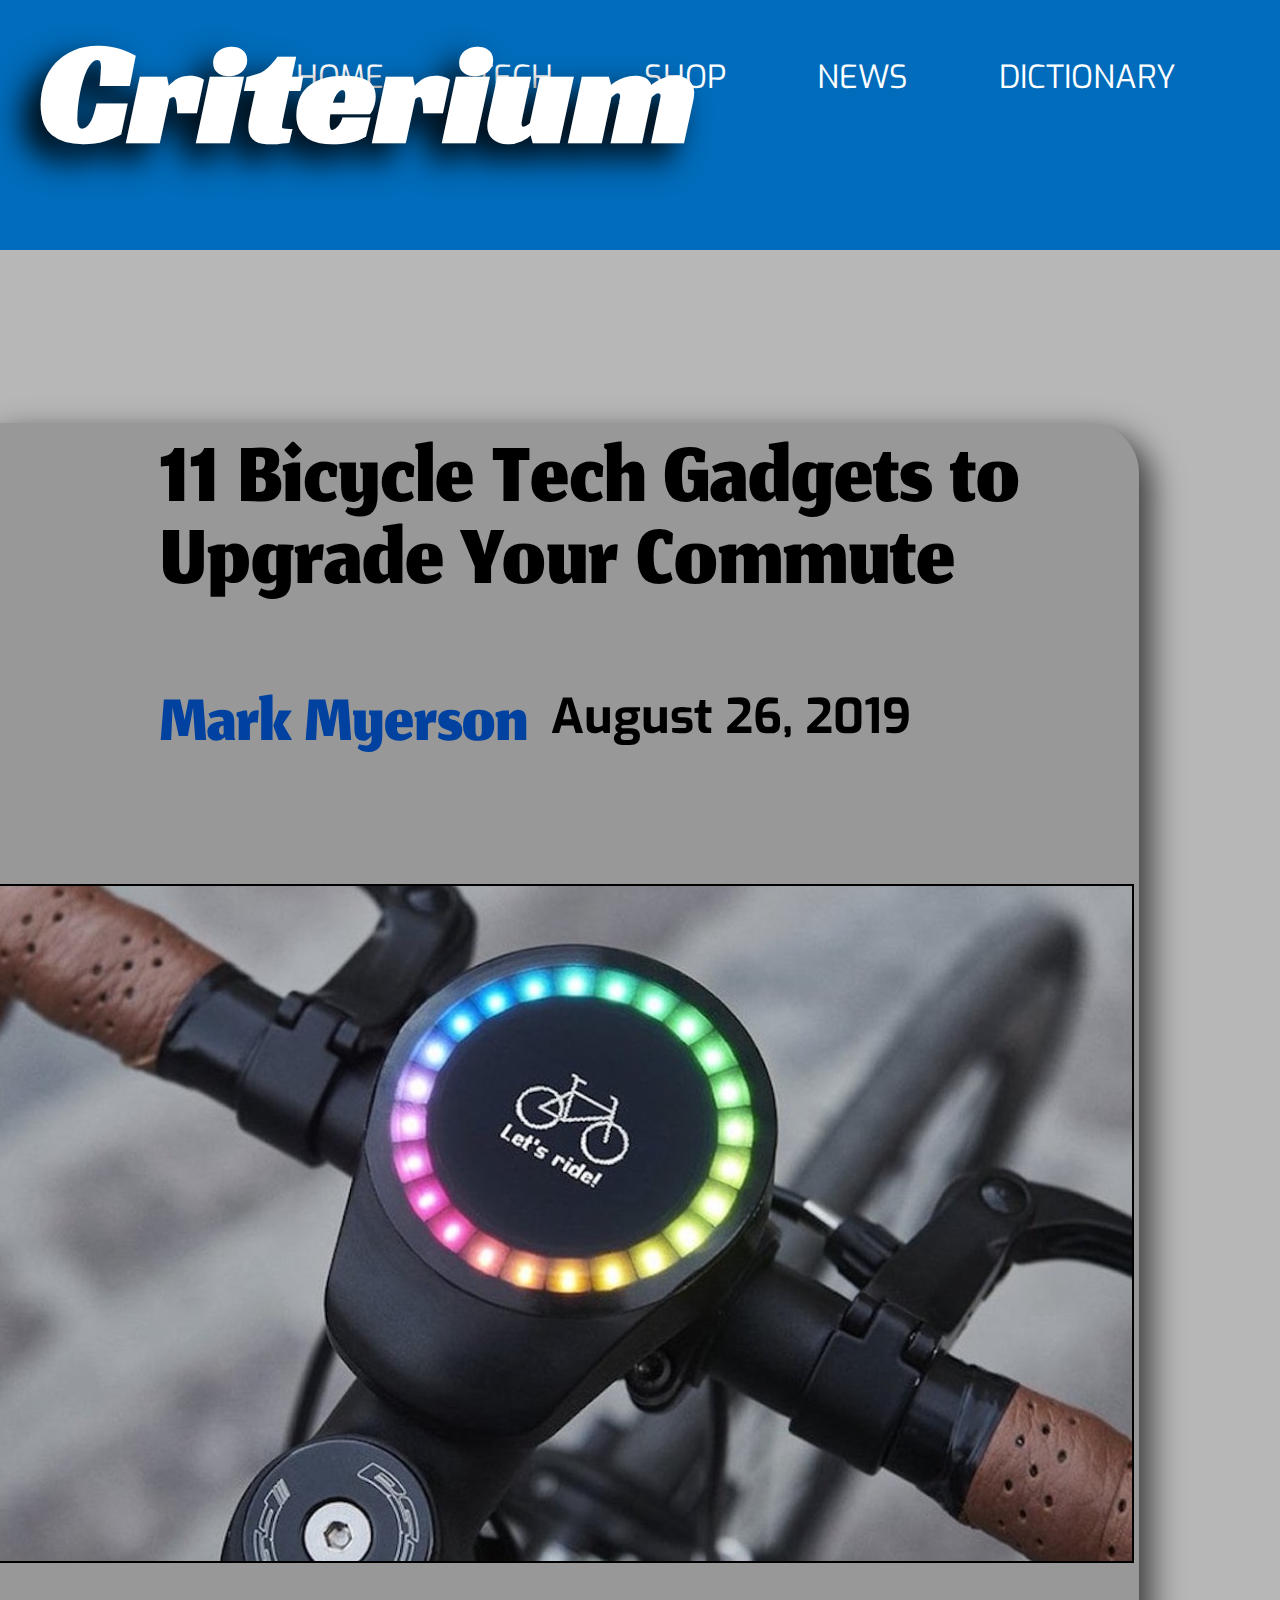
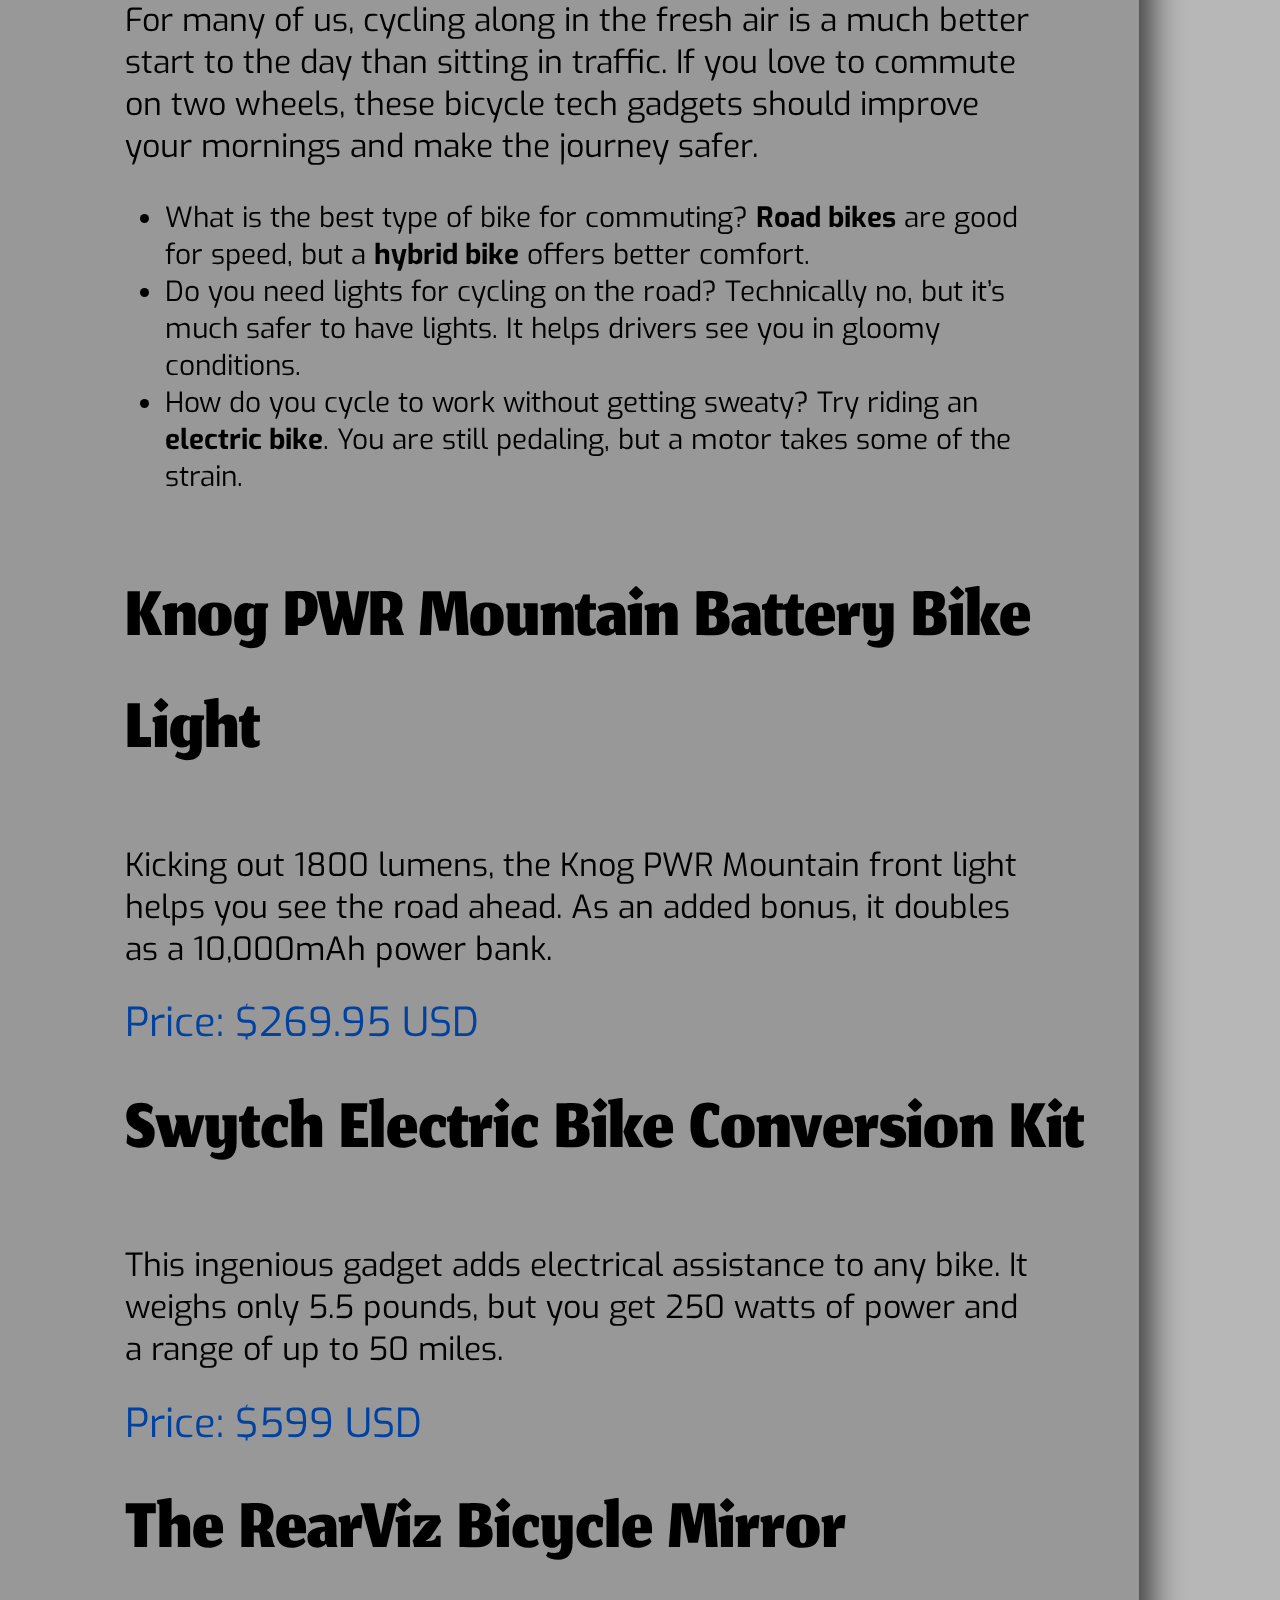
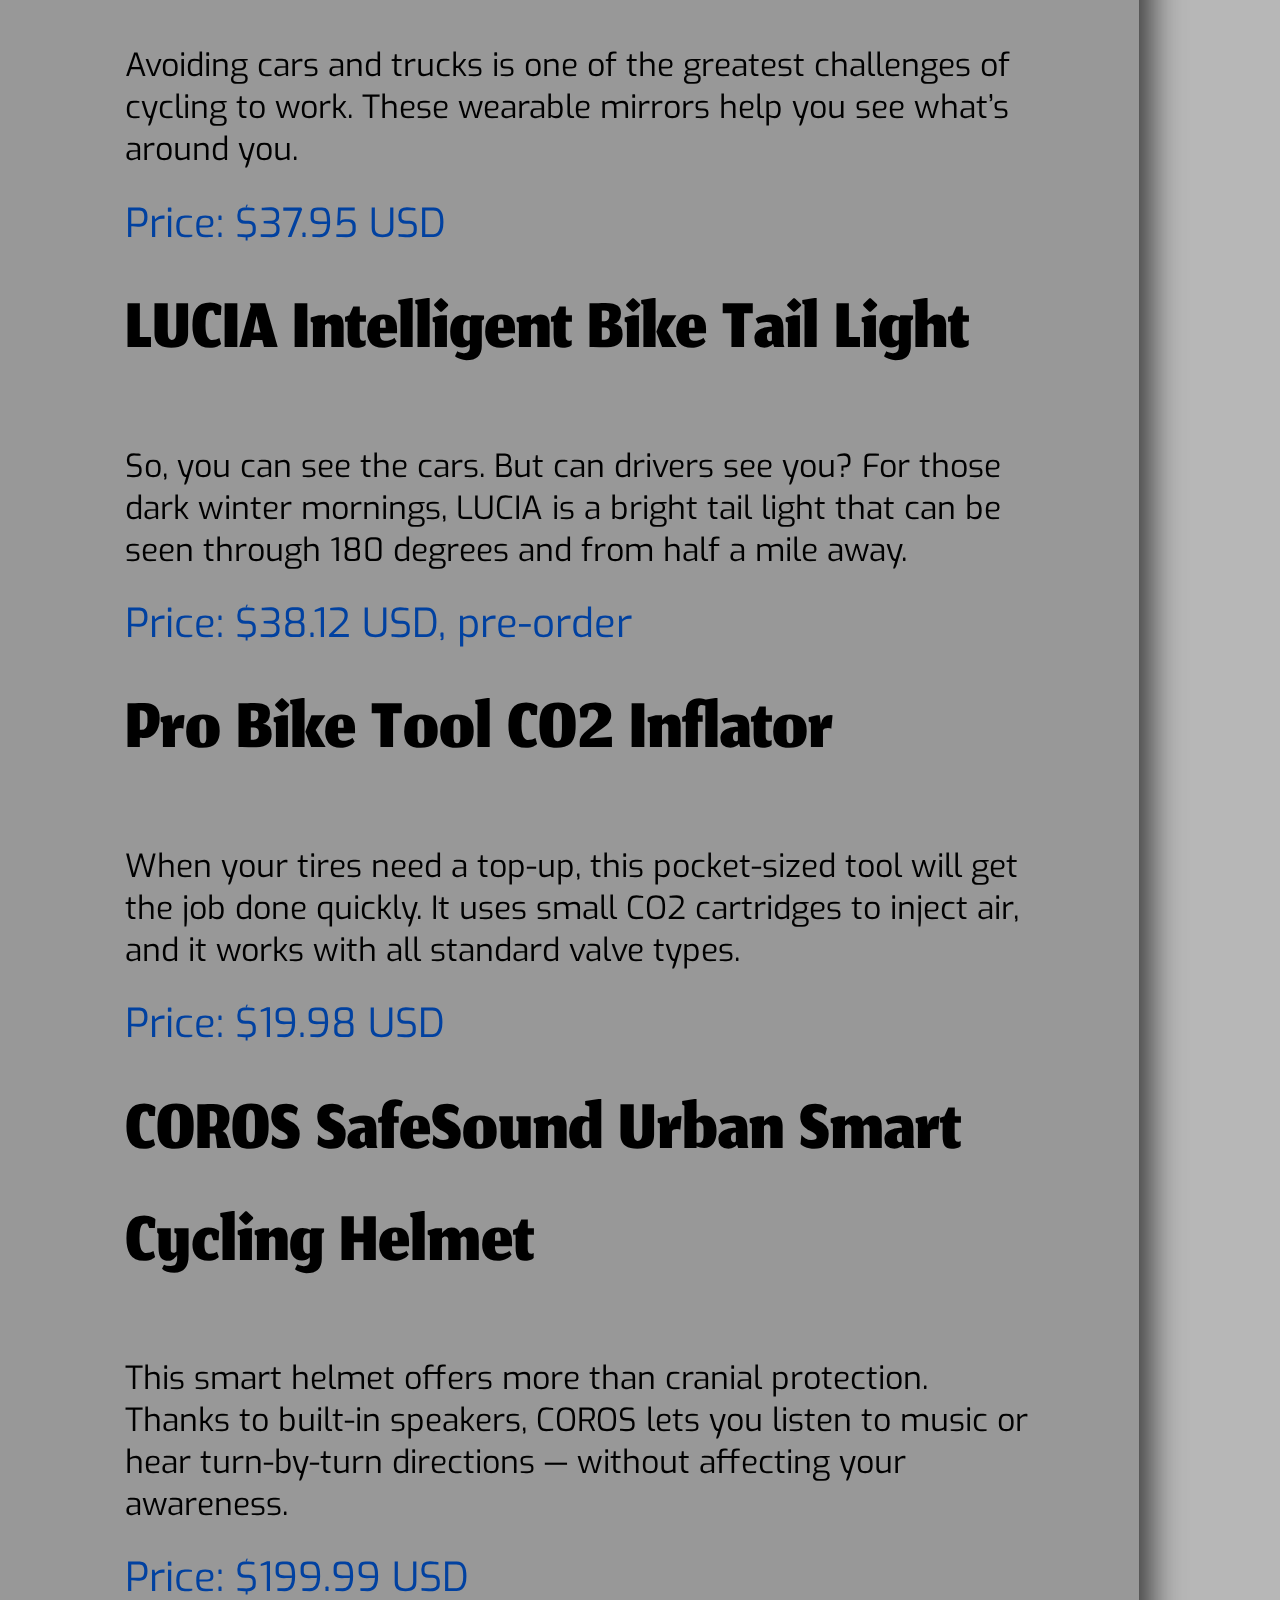
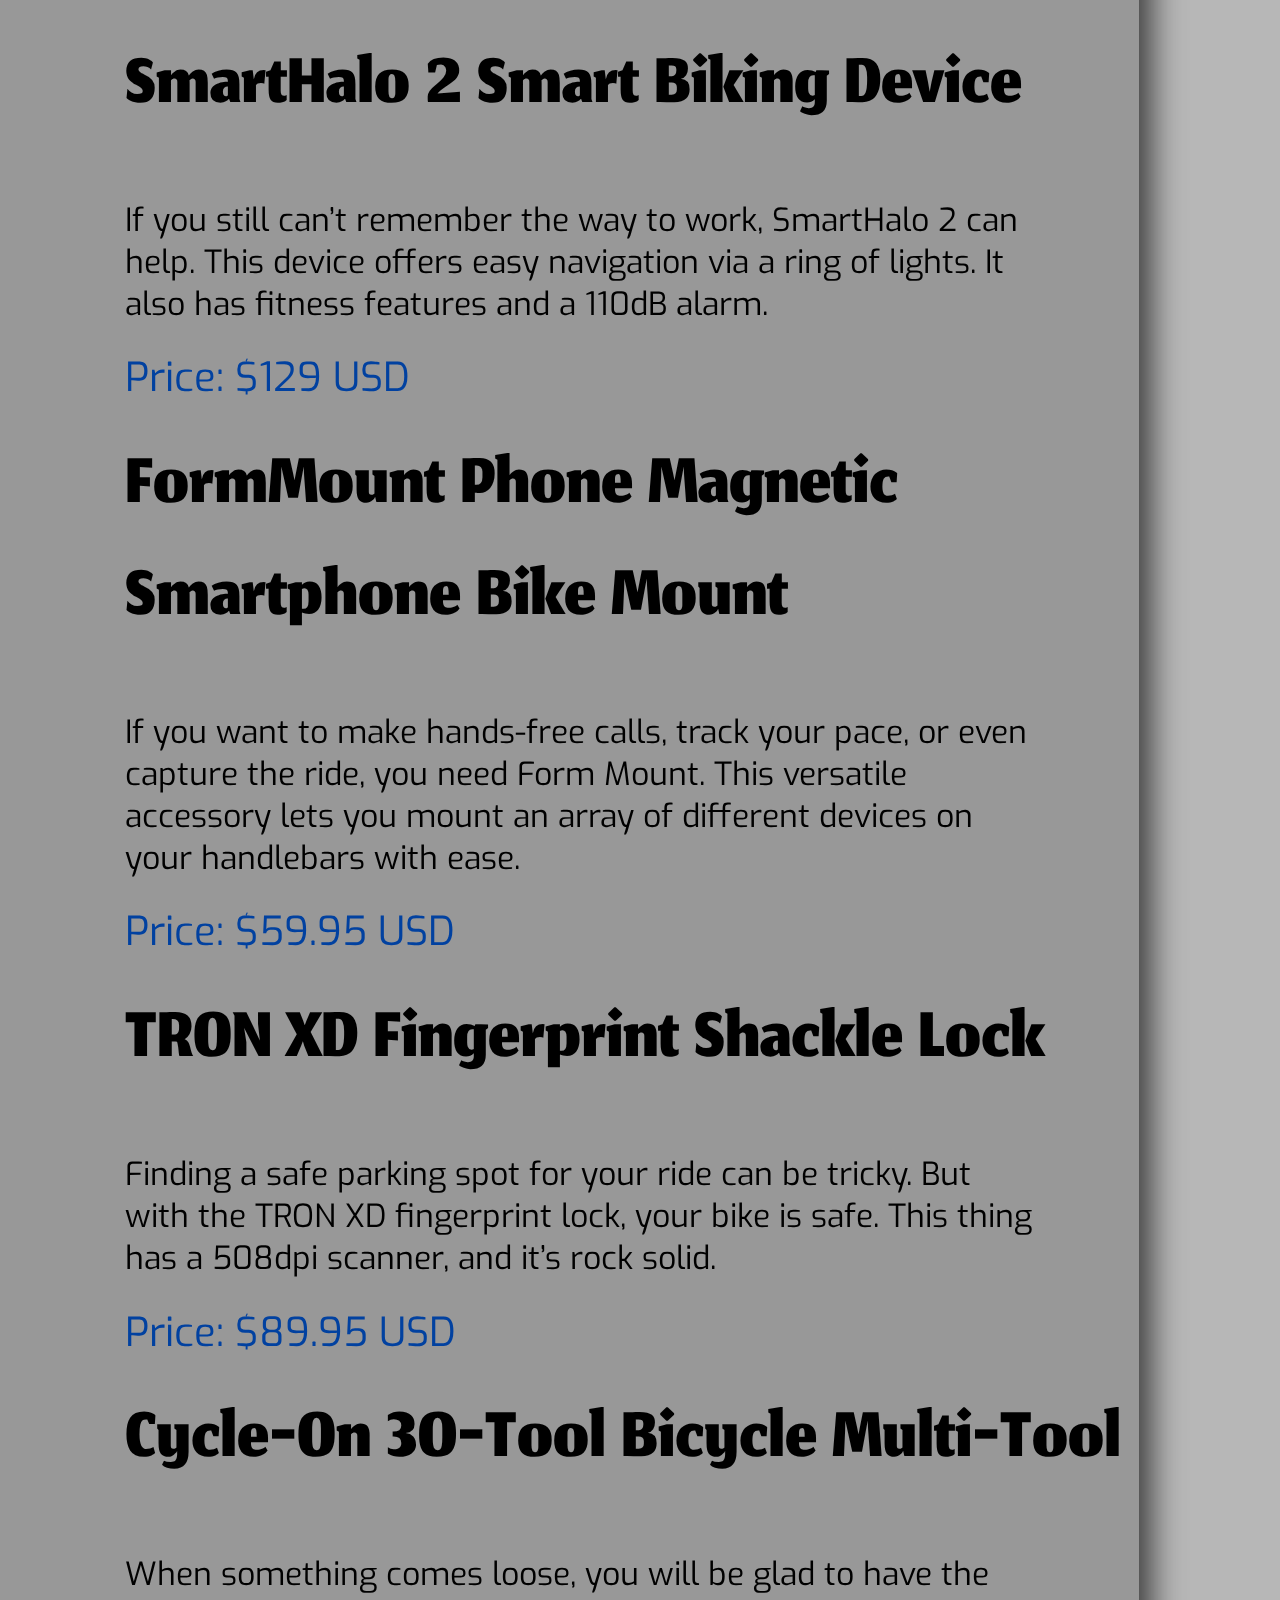
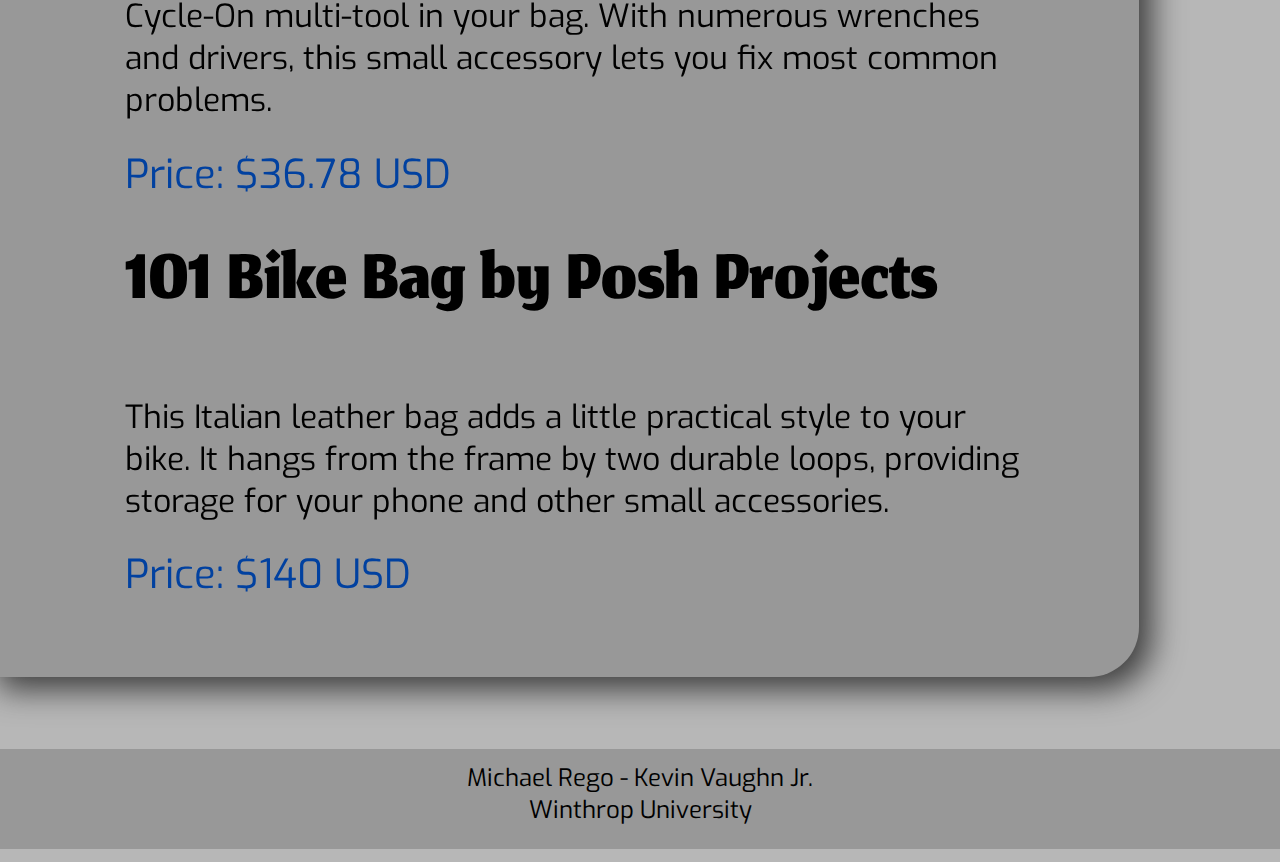
==== article1.html @ b30e2e59 "Added new articles page" ====
<!DOCTYPE html>
<html lang="en">

<head>
    <meta charset="UTF-8">
    <meta http-equiv="X-UA-Compatible" content="IE=edge">
    <meta name="viewport" content="width=device-width, initial-scale=1.0">
    <link rel="stylesheet" href="css/articles.css">
    <link rel="preconnect" href="https://fonts.googleapis.com">
    <link rel="preconnect" href="https://fonts.gstatic.com" crossorigin>
    <link href="https://fonts.googleapis.com/css2?family=Exo&family=Jomhuria&family=Racing+Sans+One&display=swap"
        rel="stylesheet">
    <title>News</title>
</head>

<body>
    <div class="navBar">
        <h1 id="regularCriterium">Criterium</h1>
        <div id="headerLinks">
            <ul id="navBarLinks">
                <br>
                <a class="actualNavLinks" href="index.html">
                    <li class="navButtons">HOME</li>
                </a>
                <a class="actualNavLinks" href="#">
                    <li class="navButtons">TECH</li>
                </a>
                <a class="actualNavLinks" href="#">
                    <li class="navButtons">SHOP</li>
                </a>
                <a class="actualNavLinks" href="news.html">
                    <li class="navButtons">NEWS</li>
                </a>
                <a class="actualNavLinks" href="Dictionary.html">
                    <li class="navButtons">DICTIONARY</li>
                </a>
            </ul>
        </div>
    </div>
    <div id="navSpacer">

    </div>

    <div id="article1Head">
        <p id="a1Title">11 Bicycle Tech Gadgets to Upgrade Your Commute</p>
        <p id="a1Extra">Mark Myerson</p>
        <h2 id="a1Extra2">August 26, 2019</h2>
        <img id="headerImg" src="imgs/bikeTech1.jpeg">
        <p id="article1Text1">For many of us, cycling along in the fresh air is a much better start to the day than
            sitting in traffic. If you love to commute on two wheels, these bicycle tech gadgets should improve your
            mornings and make the journey safer.</p>
        <ul id="article1List">
            <li>What is the best type of bike for commuting? <strong>Road bikes</strong> are good for speed, but a <strong>hybrid bike</strong> offers better comfort.</li>
            <li>Do you need lights for cycling on the road? Technically no, but it’s much safer to have lights. It helps drivers see you in gloomy conditions.</li>
            <li>How do you cycle to work without getting sweaty? Try riding an <strong>electric bike</strong>. You are still pedaling, but a motor takes some of the strain.</li>
        </ul>
        <br><br><br>    
        <p class="article1Headings">Knog PWR Mountain Battery Bike Light</p>
        <p class="article1Info">Kicking out 1800 lumens, the Knog PWR Mountain front light helps you see the road ahead. As an added bonus, it doubles as a 10,000mAh power bank.</p>
        <p class="article1Prices">Price: $269.95 USD</p>

        <p class="article1Headings">Swytch Electric Bike Conversion Kit</p>
        <p class="article1Info">This ingenious gadget adds electrical assistance to any bike. It weighs only 5.5 pounds, but you get 250 watts of power and a range of up to 50 miles.</p>
        <p class="article1Prices">Price: $599 USD</p>

        <p class="article1Headings">The RearViz Bicycle Mirror</p>
        <p class="article1Info">Avoiding cars and trucks is one of the greatest challenges of cycling to work. These wearable mirrors help you see what’s around you.</p>
        <p class="article1Prices">Price: $37.95 USD</p>

        <p class="article1Headings">LUCIA Intelligent Bike Tail Light</p>
        <p class="article1Info">So, you can see the cars. But can drivers see you? For those dark winter mornings, LUCIA is a bright tail light that can be seen through 180 degrees and from half a mile away.</p>
        <p class="article1Prices">Price: $38.12 USD, pre-order</p>

        <p class="article1Headings">Pro Bike Tool CO2 Inflator</p>
        <p class="article1Info">When your tires need a top-up, this pocket-sized tool will get the job done quickly. It uses small CO2 cartridges to inject air, and it works with all standard valve types.</p>
        <p class="article1Prices">Price: $19.98 USD</p>

        <p class="article1Headings">COROS SafeSound Urban Smart Cycling Helmet</p>
        <p class="article1Info">This smart helmet offers more than cranial protection. Thanks to built-in speakers, COROS lets you listen to music or hear turn-by-turn directions — without affecting your awareness.</p>
        <p class="article1Prices">Price: $199.99 USD</p>

        <p class="article1Headings">SmartHalo 2 Smart Biking Device</p>
        <p class="article1Info">If you still can’t remember the way to work, SmartHalo 2 can help. This device offers easy navigation via a ring of lights. It also has fitness features and a 110dB alarm.</p>
        <p class="article1Prices">Price: $129 USD</p>

        <p class="article1Headings">FormMount Phone Magnetic Smartphone Bike Mount</p>
        <p class="article1Info">If you want to make hands-free calls, track your pace, or even capture the ride, you need Form Mount. This versatile accessory lets you mount an array of different devices on your handlebars with ease.</p>
        <p class="article1Prices">Price: $59.95 USD</p>

        <p class="article1Headings">TRON XD Fingerprint Shackle Lock</p>
        <p class="article1Info">Finding a safe parking spot for your ride can be tricky. But with the TRON XD fingerprint lock, your bike is safe. This thing has a 508dpi scanner, and it’s rock solid.</p>
        <p class="article1Prices">Price: $89.95 USD</p>

        <p class="article1Headings">Cycle-On 30-Tool Bicycle Multi-Tool</p>
        <p class="article1Info">When something comes loose, you will be glad to have the Cycle-On multi-tool in your bag. With numerous wrenches and drivers, this small accessory lets you fix most common problems.</p>
        <p class="article1Prices">Price: $36.78 USD</p>
        
        <p class="article1Headings">101 Bike Bag by Posh Projects</p>
        <p class="article1Info">This Italian leather bag adds a little practical style to your bike. It hangs from the frame by two durable loops, providing storage for your phone and other small accessories.</p>
        <p class="article1Prices">Price: $140 USD</p><br>
        <br>
    </div>
    <!-- <div id="articleDate">
        <h2 id="a1Extra">Mark Myerson</h2>
        <h2 id="a1Extra2">August 26, 2019</h2>
    </div> -->
<br><br><br><br>
    <div id="footer">
        <p id="footerNames">Michael Rego - Kevin Vaughn Jr.<br> Winthrop University</p>
    </div>

</body>

</html>
---- css/articles.css ----
* {
    box-sizing: border-box;
}

body {
    margin:0;
    padding:0;
    background-color: #B7B7B7;
}

.navBar {

    background-color:#006CBB;
    height:250px;
    position:sticky;
    top:0px;
    width:100%;
    margin-top:-1%;
    z-index:500;
}

#navBarLinks {
    display:inline;


}

#navBarLinks a {
    text-decoration: none;
    list-style-type: none;
 
}

#headerLinks {
    text-align:center;
    padding-top:3%;
    margin-left:15%;

}

.navButtons {
    display:inline;
    color:white;
    padding-left:4%;
    padding-right:4%;
    font-family: 'Exo', sans-serif;
    font-size:2rem;

}

.actualNavLinks {
    text-align:center;

    
}

/* #mainTitle {
    margin-left:4%;
    margin-top:0;
    font-size:7rem;
    color:white;
    font-family: 'Racing Sans One', cursive;
    filter: drop-shadow(-1rem 1rem 1rem rgb(0, 0, 0));

} */

#navSpacer {
    height:50px;
}

#headerContainer {
    z-index:0;
    width:100%;
}

#headerImg {
    z-index:1;
}



#overImgCriterium {
    z-index:3;
    margin-top:-20%;
    margin-left:10%;
    font-size:13rem;
    color:white;
    font-family: 'Racing Sans One', cursive;
    filter: drop-shadow(-1rem 1rem 1rem rgb(0, 0, 0));
    position:absolute;
    transition:0.5s;

}

#regularCriterium {
    z-index:3;
    font-size:9rem;
    margin-left: 3%;
    margin-top:0;
    color:white;
    font-family: 'Racing Sans One', cursive;
    filter: drop-shadow(-1rem 1rem 1rem rgb(0, 0, 0));
    position:absolute;
    transition:0.5s;
}




#footer {
    width:100%;
    background-color:#989898;
}

#footerNames {
    text-align:center;
    height:100px;
    font-size:1.5rem;
    margin-top:0;
    font-family: 'Exo', sans-serif;
    margin-bottom:-1%;
    padding-top:1%;
}


#article1Head {
    background-color: #989898;
    width:90%;
    border-radius: 0px 50px 50px 0px;
    z-index: -1;
    filter: drop-shadow(0.75rem 0.75rem 1rem rgb(59, 59, 59));
    margin-left:-1%;

}

#a1Title {
    font-family: 'Jomhuria', cursive;
    padding-top:2%;
    font-size:8.5rem;
    margin-left:15%;
    width:100;
    line-height:60%;


    
}

#a1Extra {
    font-family: 'Jomhuria', cursive;
    margin-top:-6%;
    color: #0141A0;
    font-size:6.5rem;
    margin-left:15%;
    float:left;
}

#a1Extra2 {
    font-family: 'Exo', sans-serif; 
    margin-top:-5.25%;
    padding-left:2%;
    font-size:3rem;
    float:left;
}

#headerImg {
    border:2px solid black;
    margin-left:-5%;
    text-align: center;
}

#article1Text1 {
    font-size:2rem;
    font-family: 'Exo', sans-serif;
    margin-left:12%;
    padding-right:100px;
}

#article1List {
    font-size:1.75rem;
    font-family: 'Exo', sans-serif;
    margin-left:12%;
    padding-right:100px;
}

.article2List {
    font-size:1.75rem;
    font-family: 'Exo', sans-serif;
    margin-left:12%;
    padding-right:100px;
}

.article1Headings {
    font-family: 'Jomhuria', cursive;
    margin-left:12%;
    font-size:7rem;
    margin-top:-1%;
}

.article2Headings {
    font-family: 'Jomhuria', cursive;
    margin-left:12%;
    font-size:7rem;

}

.article1Info {
    font-size:2rem;
    font-family: 'Exo', sans-serif;
    margin-left:12%;
    padding-right:100px;
    margin-top:-5%;
}

.article1Prices {
    font-size:2.5rem;
    font-family: 'Exo', sans-serif;
    margin-left:12%;
    padding-right:100px;
    margin-top:-0.5%;
    color: #0141A0;
}

.article2Results {
    font-size:3.5rem;
    font-family: 'Exo', sans-serif;
    margin-left:12%;
    padding-right:100px;
    margin-top:-0.5%;
    color: #0141A0;
}

#article2Text1 {
    font-size:2rem;
    font-family: 'Exo', sans-serif;
    margin-left:12%;
    padding-right:100px;
    color: #0141A0;
}

#article2Text2 {
    font-size:2rem;
    font-family: 'Exo', sans-serif;
    margin-left:12%;
    padding-right:100px;
    line-height: 120%;
}

#article2Text3 {
    font-size:2rem;
    font-family: 'Exo', sans-serif;
    margin-left:12%;
    padding-right:100px;
    margin-top:-5%;
}
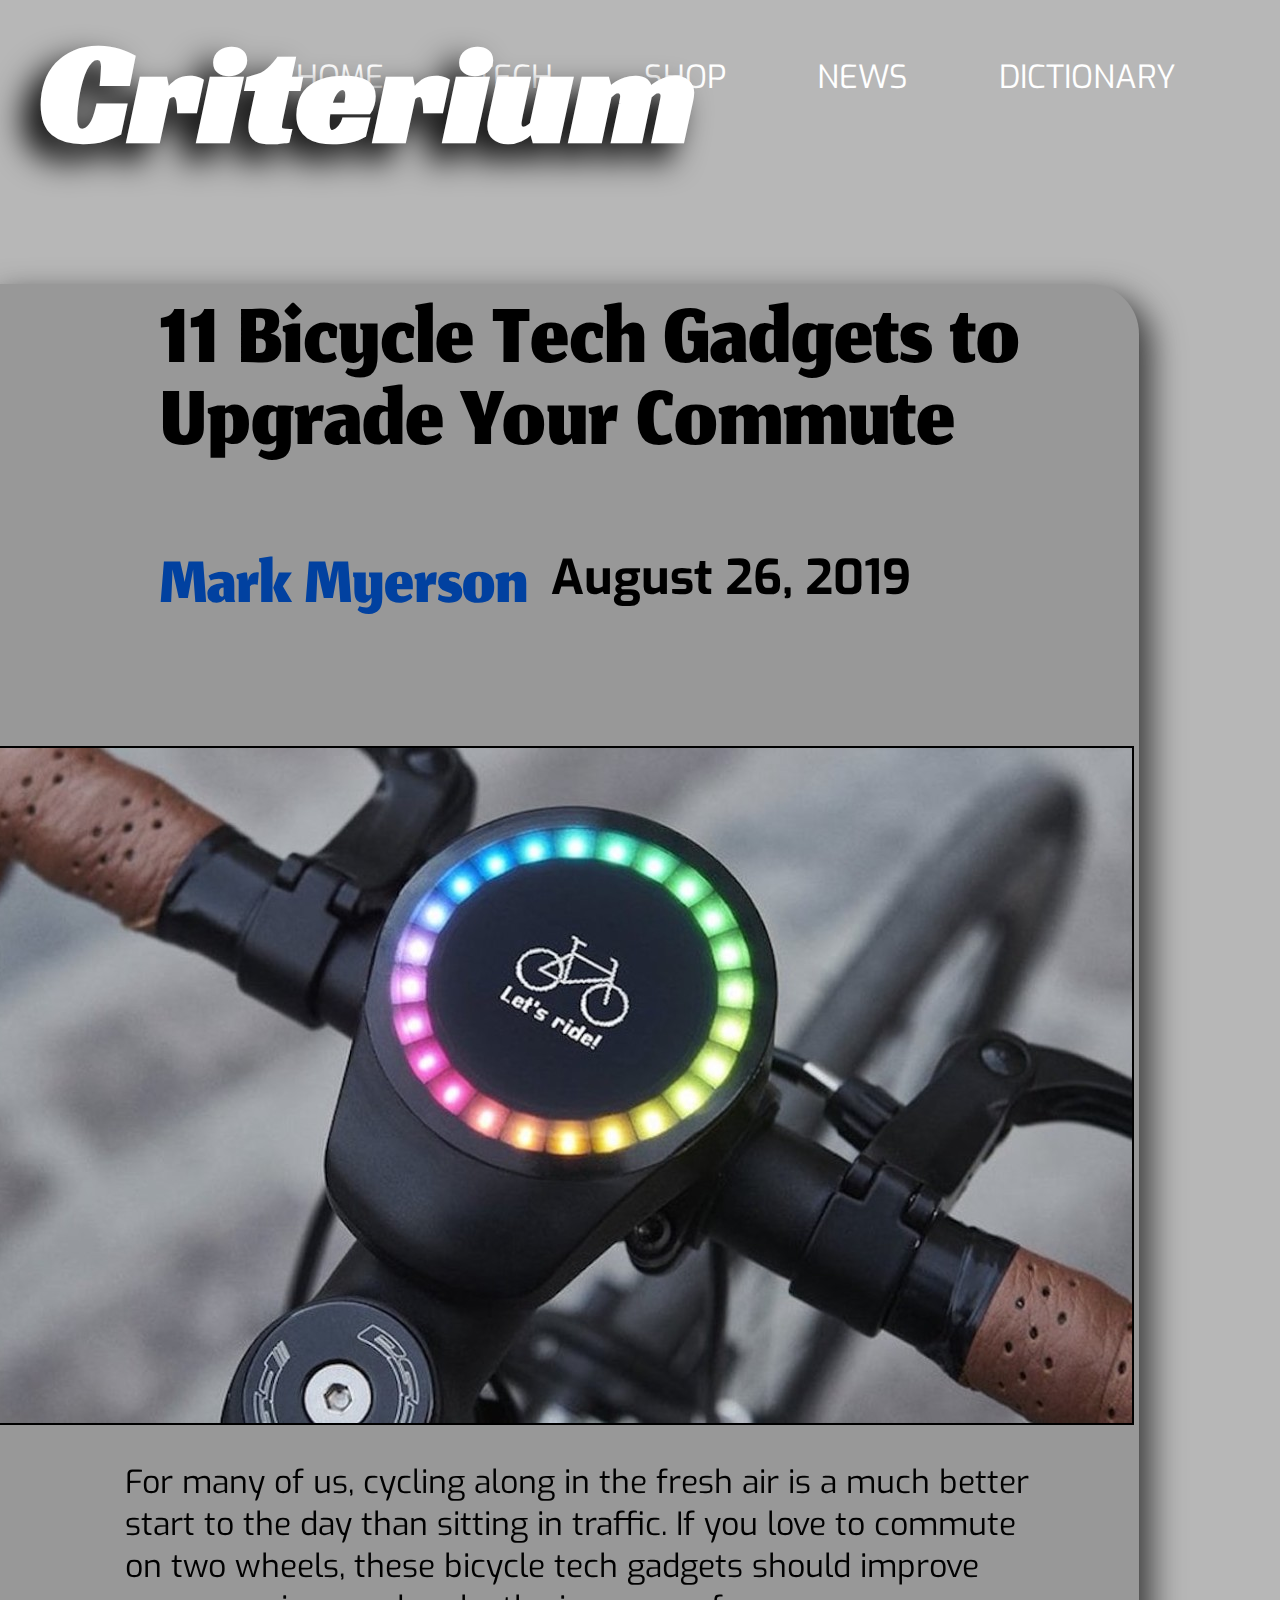
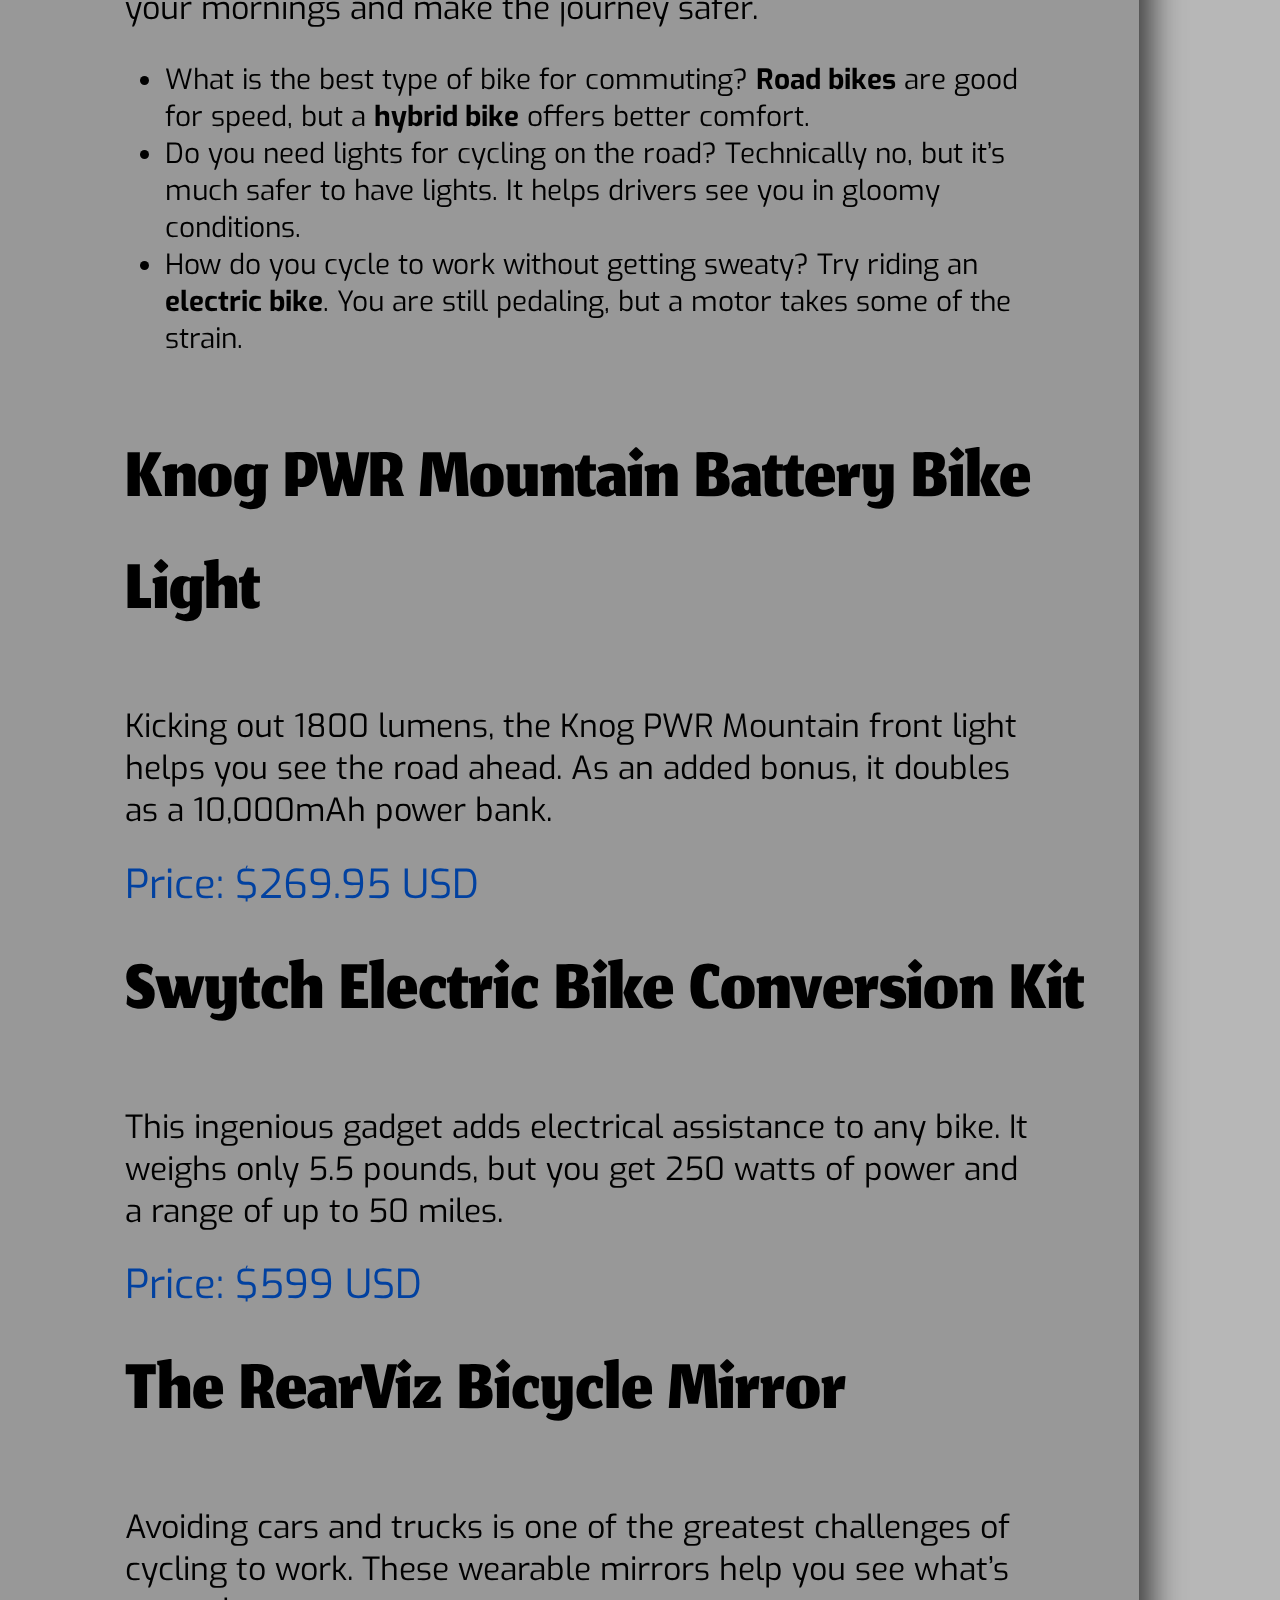
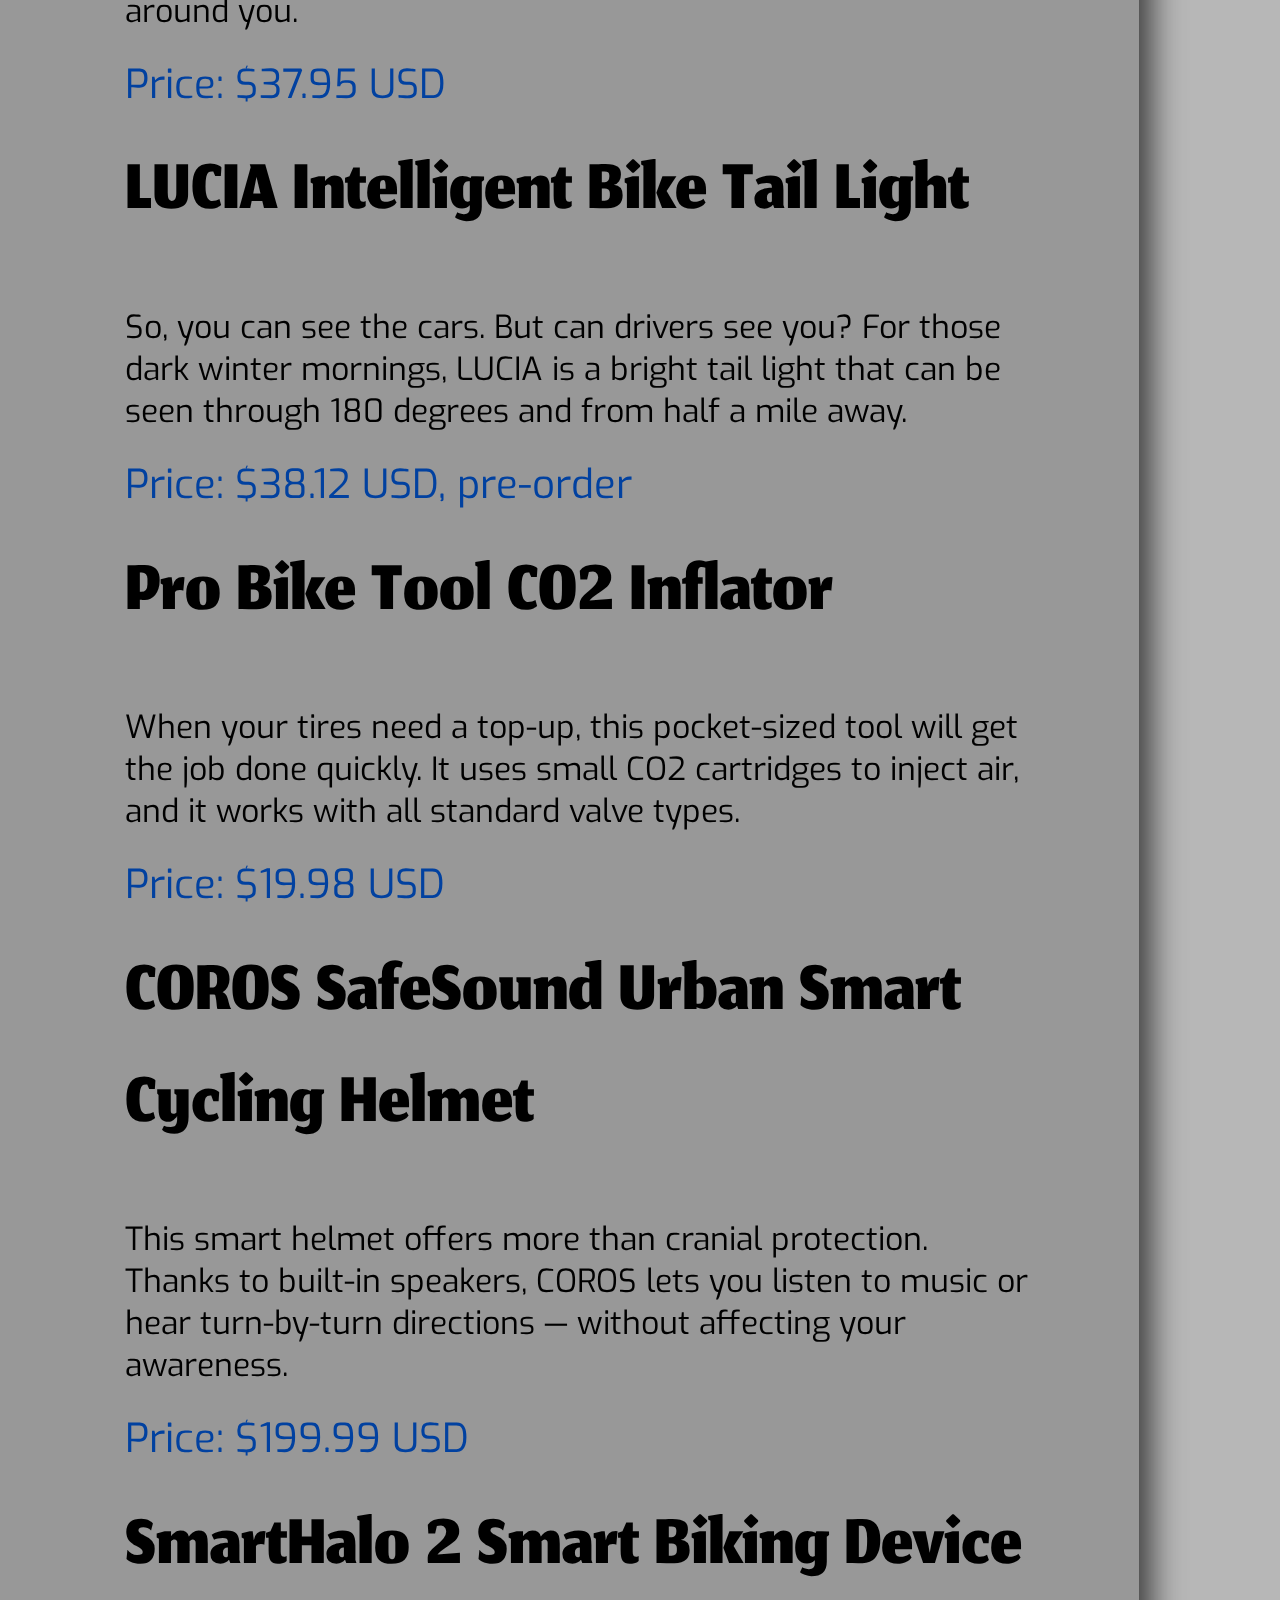
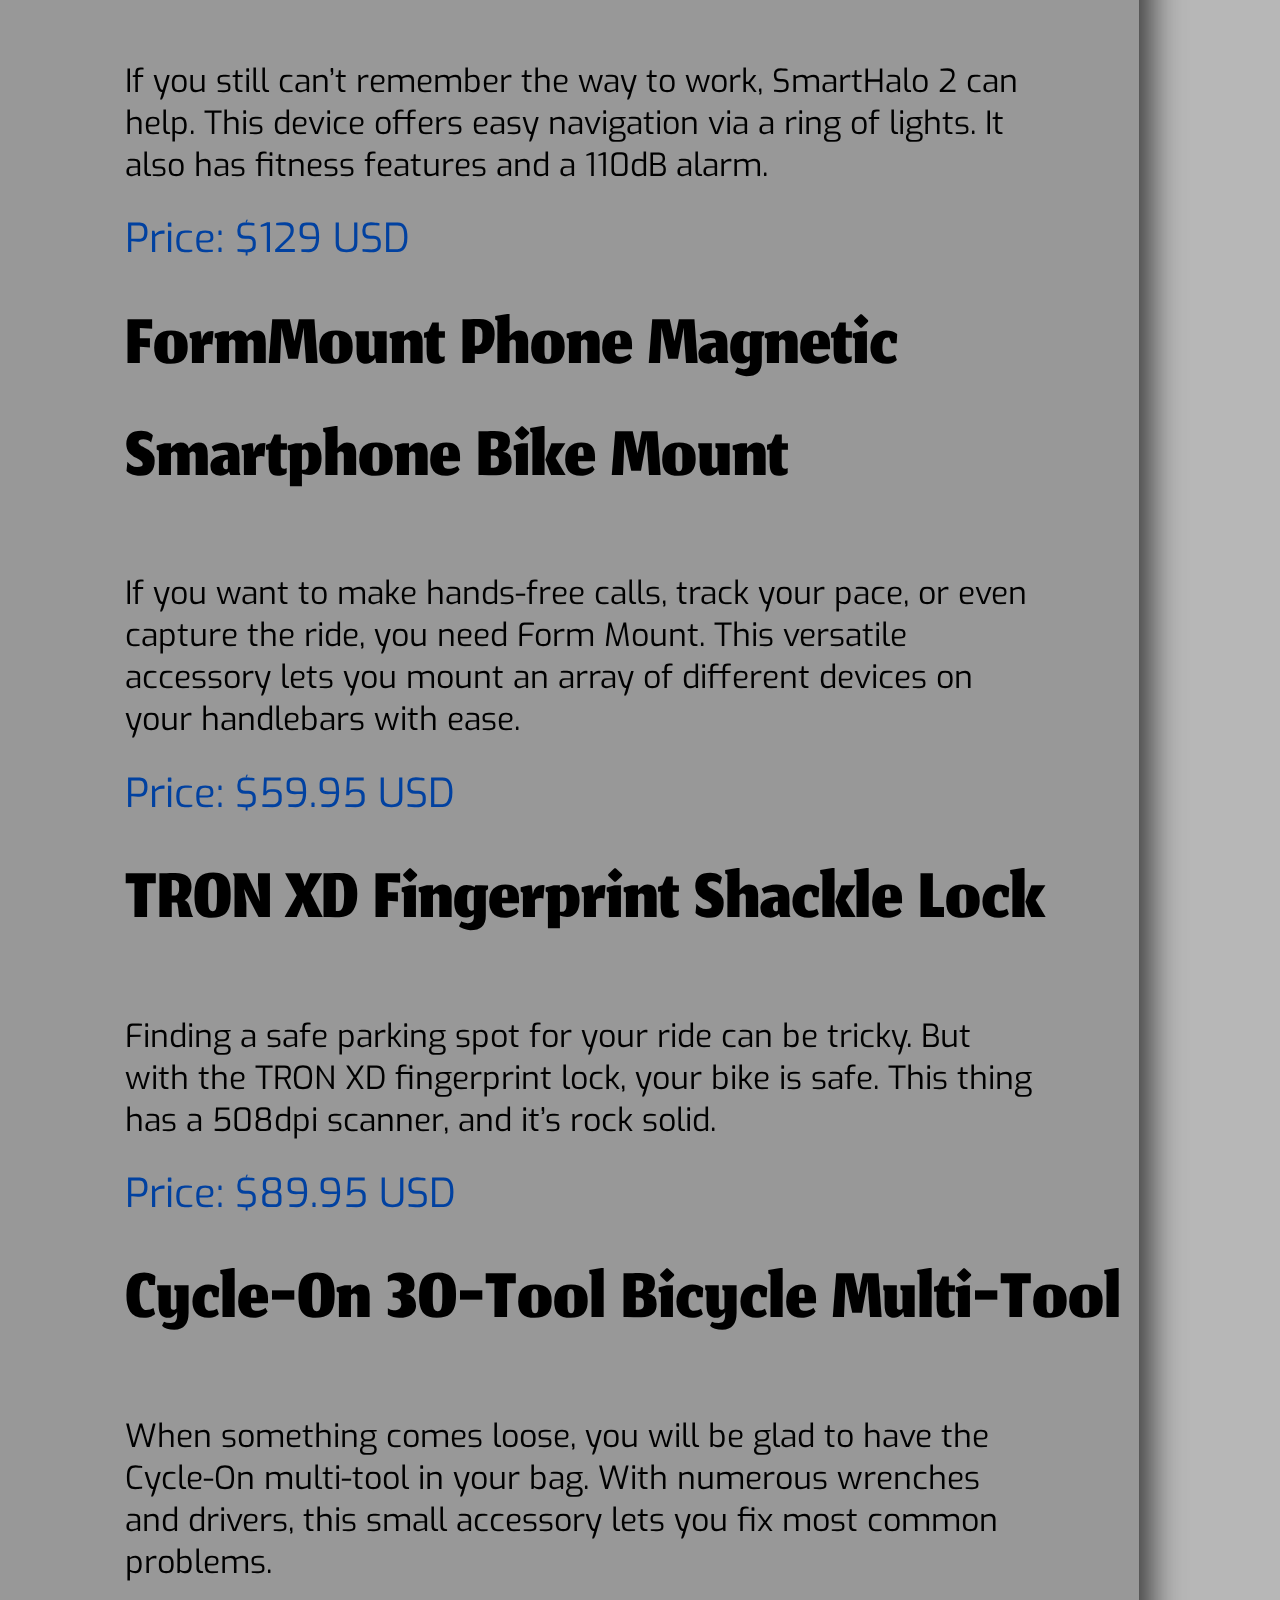
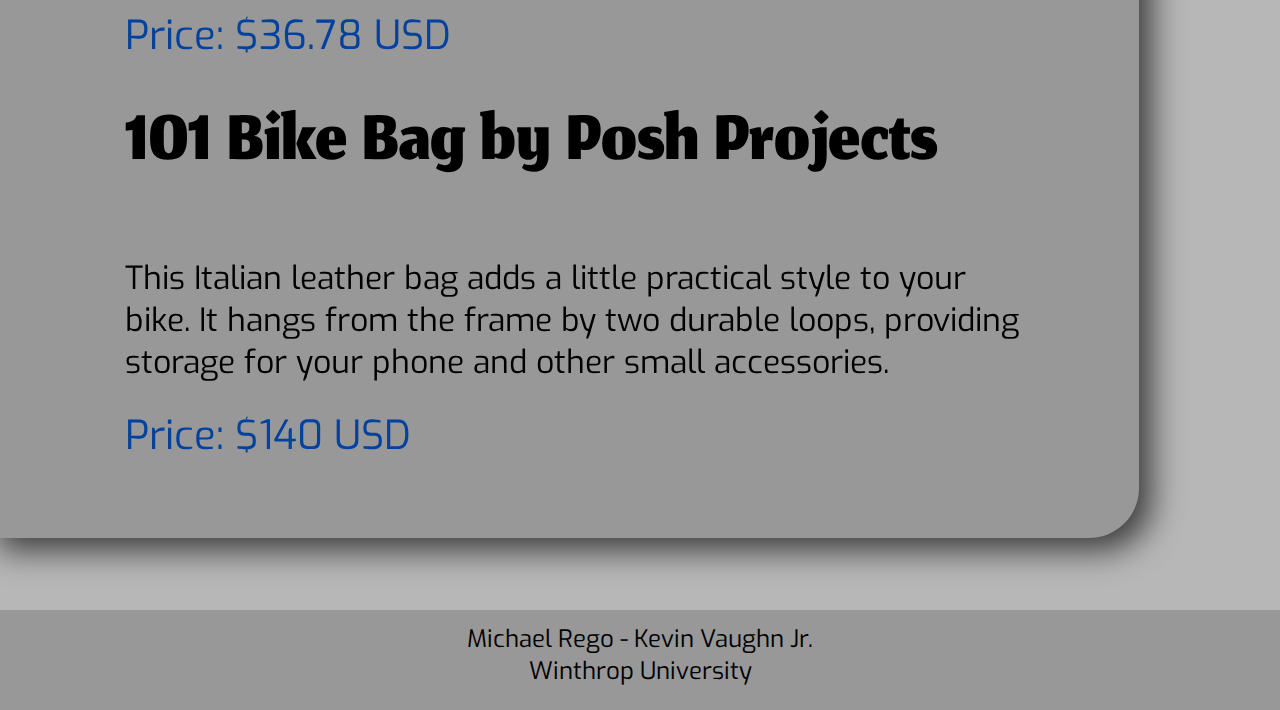
==== commit 8601877c: "Add files via upload" ====
--- a/article1.html
+++ b/article1.html
@@ -14,7 +14,7 @@
 </head>
 
 <body>
-    <div class="navBar">
+    <div id="navBar">
         <h1 id="regularCriterium">Criterium</h1>
         <div id="headerLinks">
             <ul id="navBarLinks">
@@ -109,6 +109,7 @@
         <p id="footerNames">Michael Rego - Kevin Vaughn Jr.<br> Winthrop University</p>
     </div>
 
+
 </body>
 
 </html>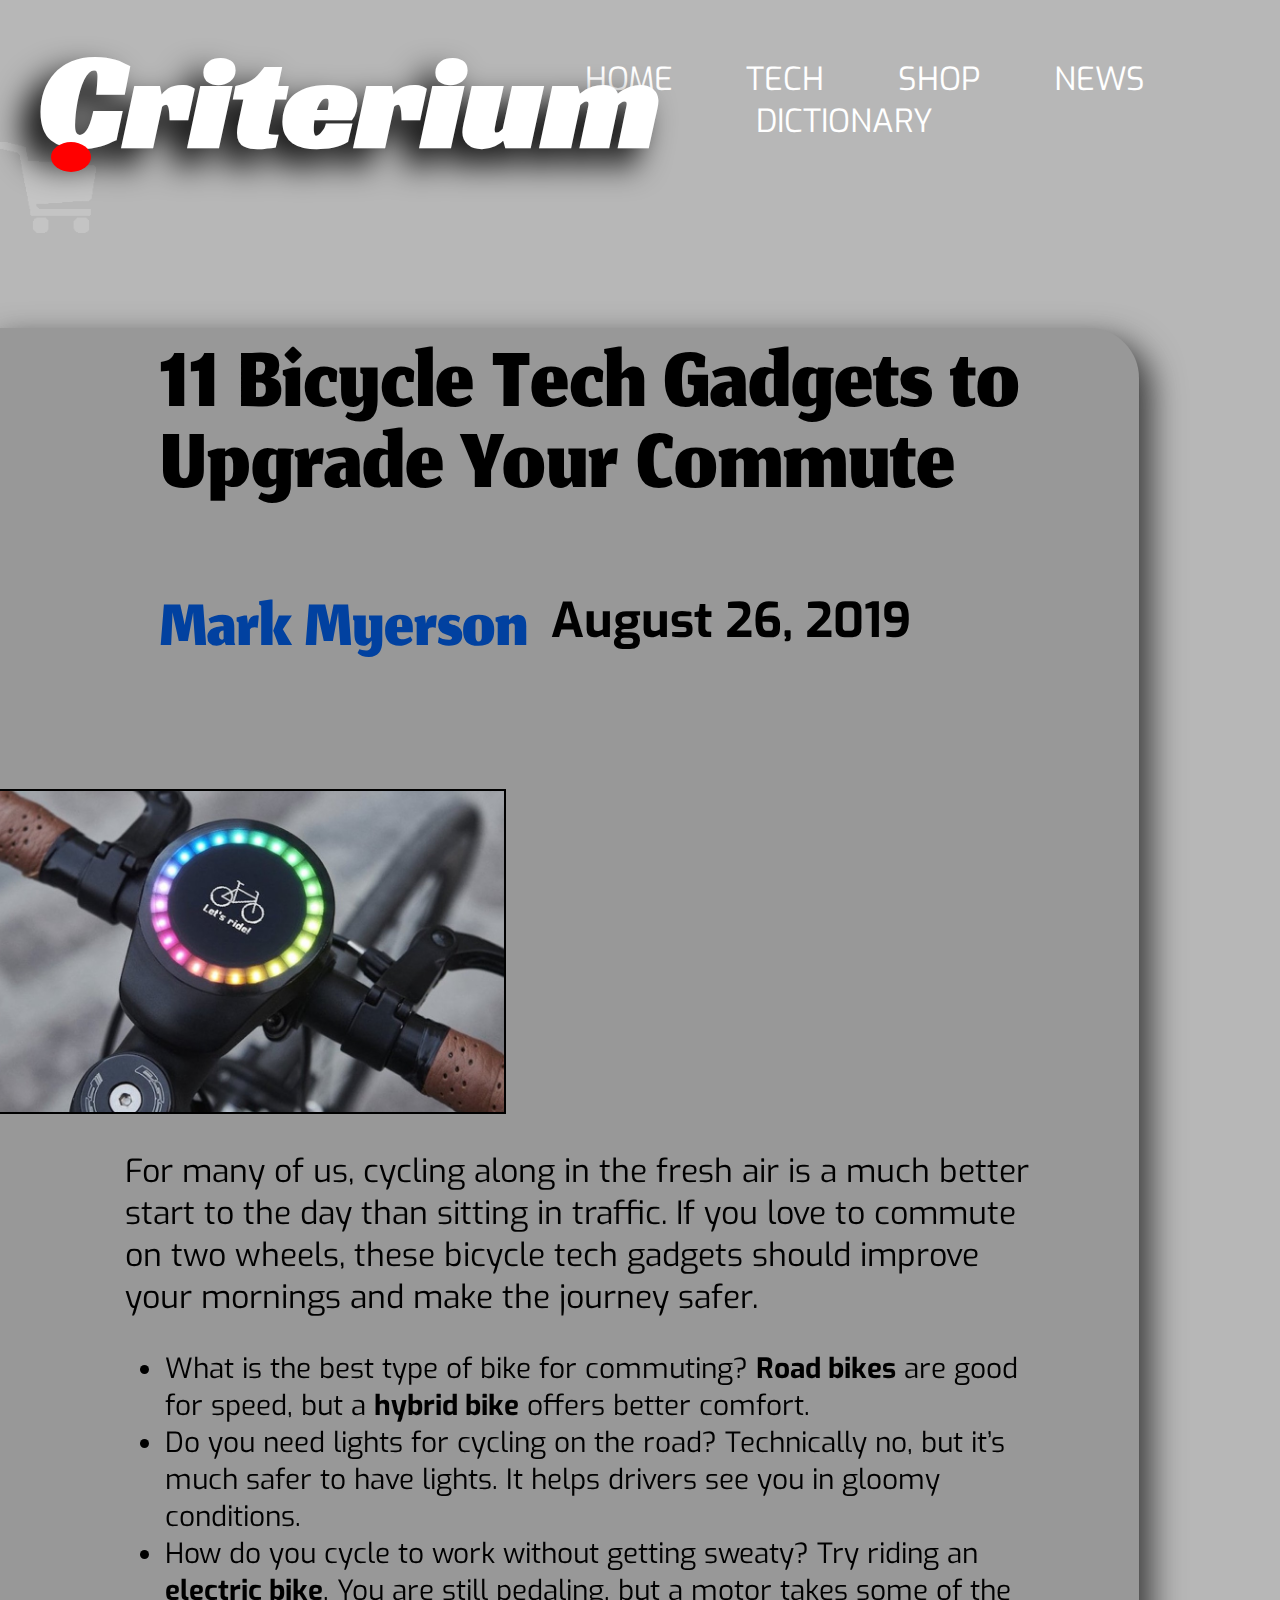
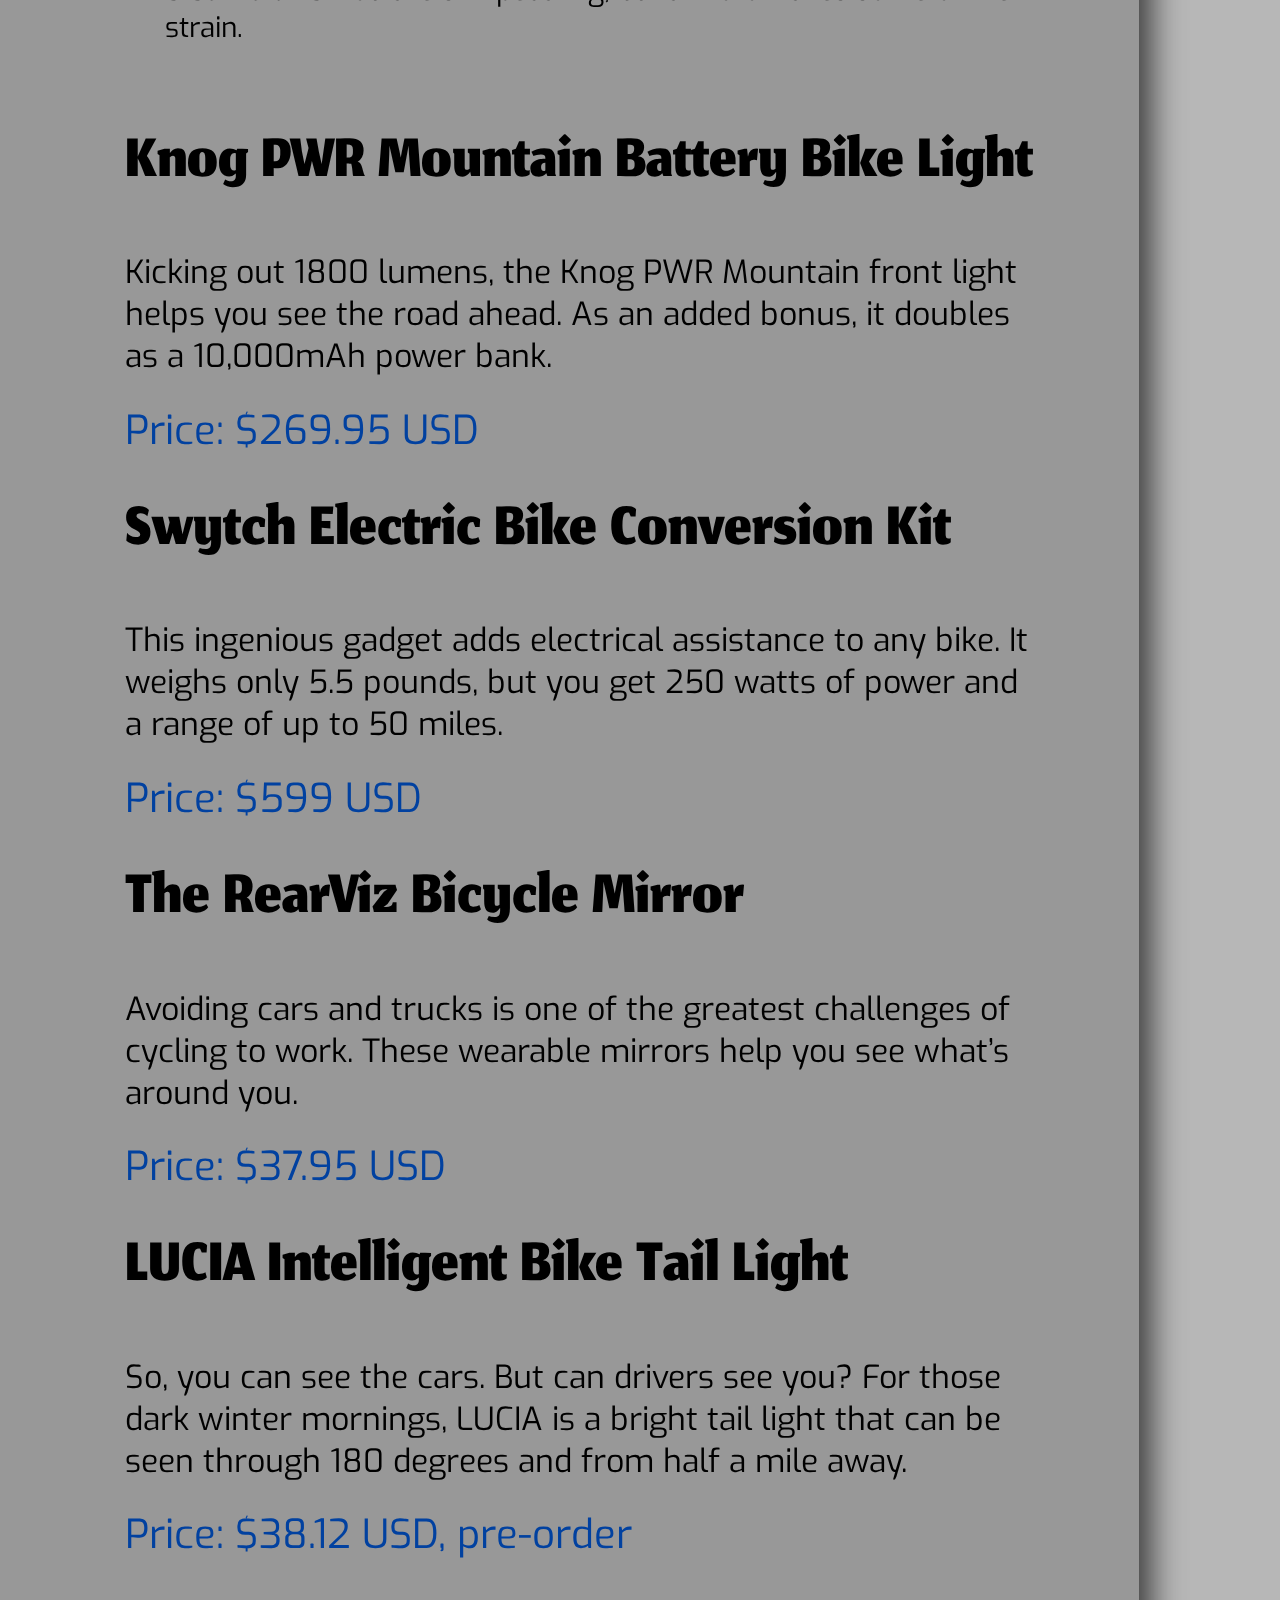
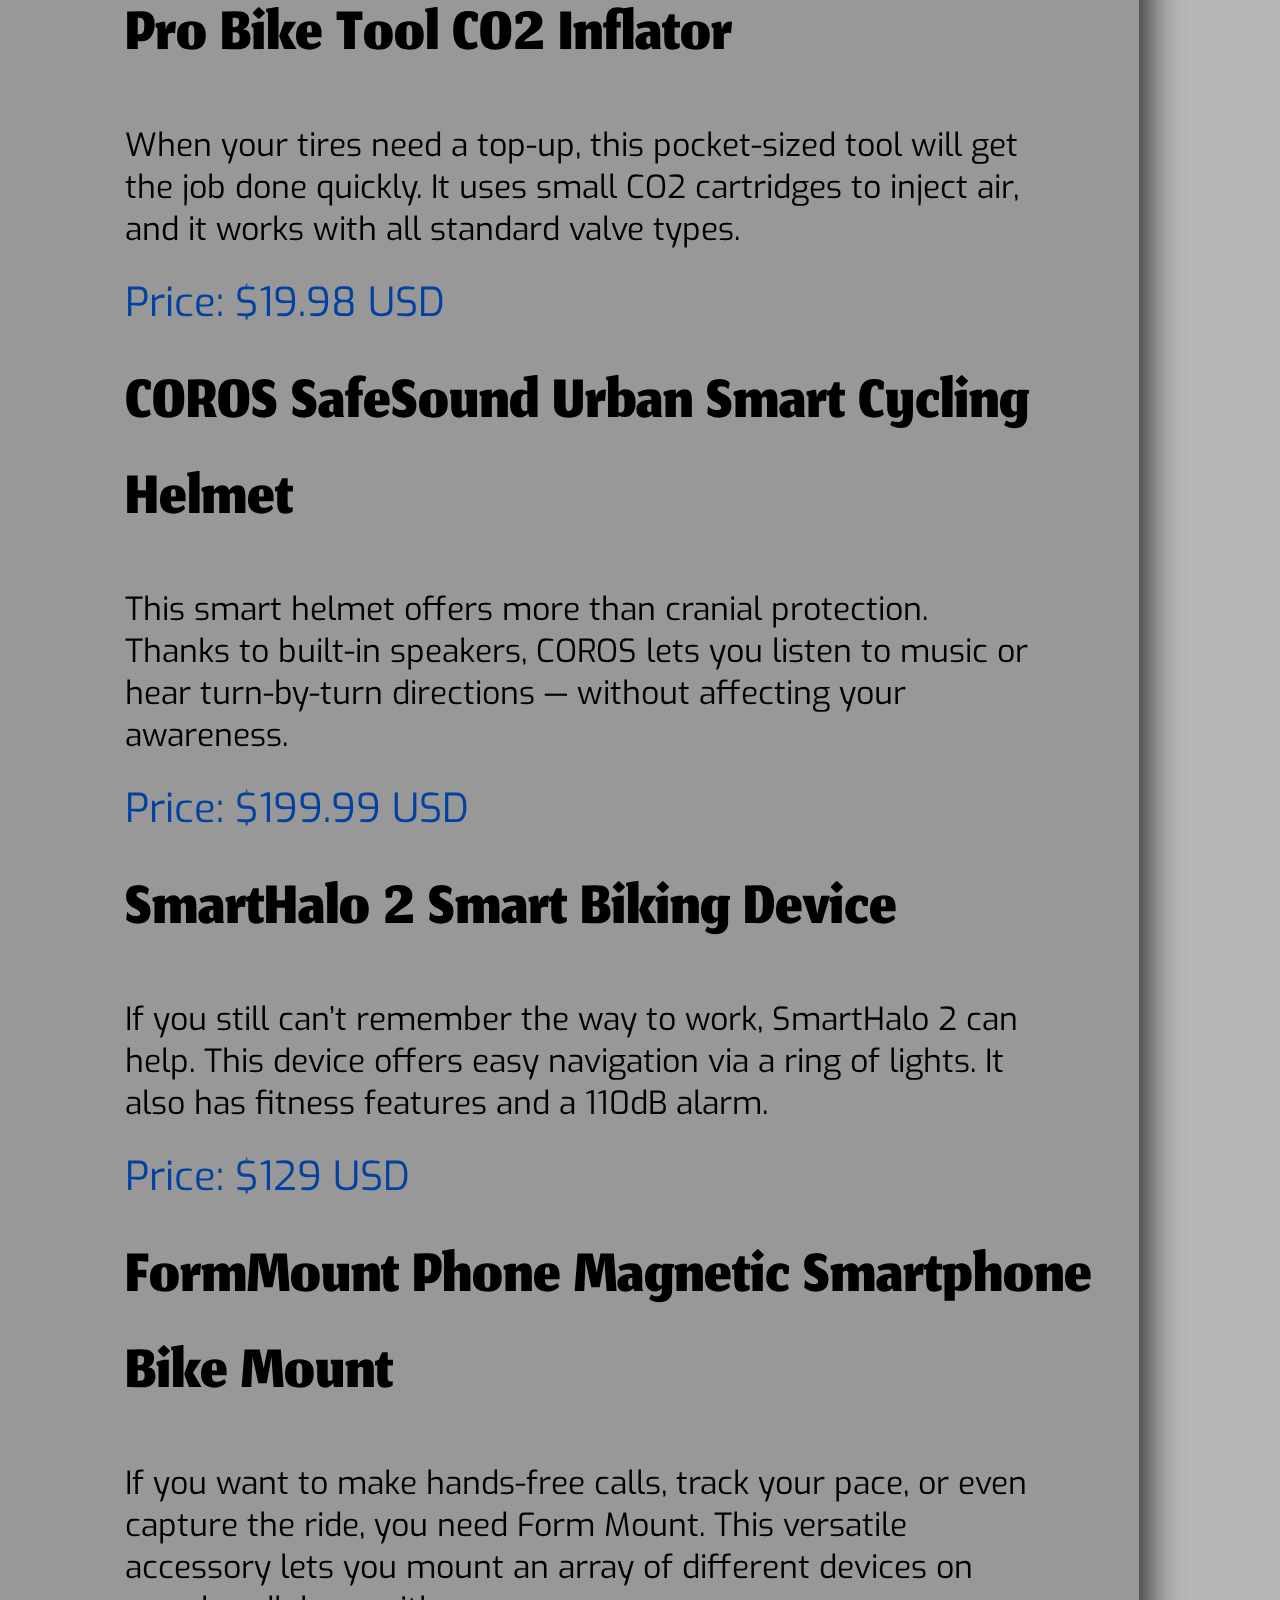
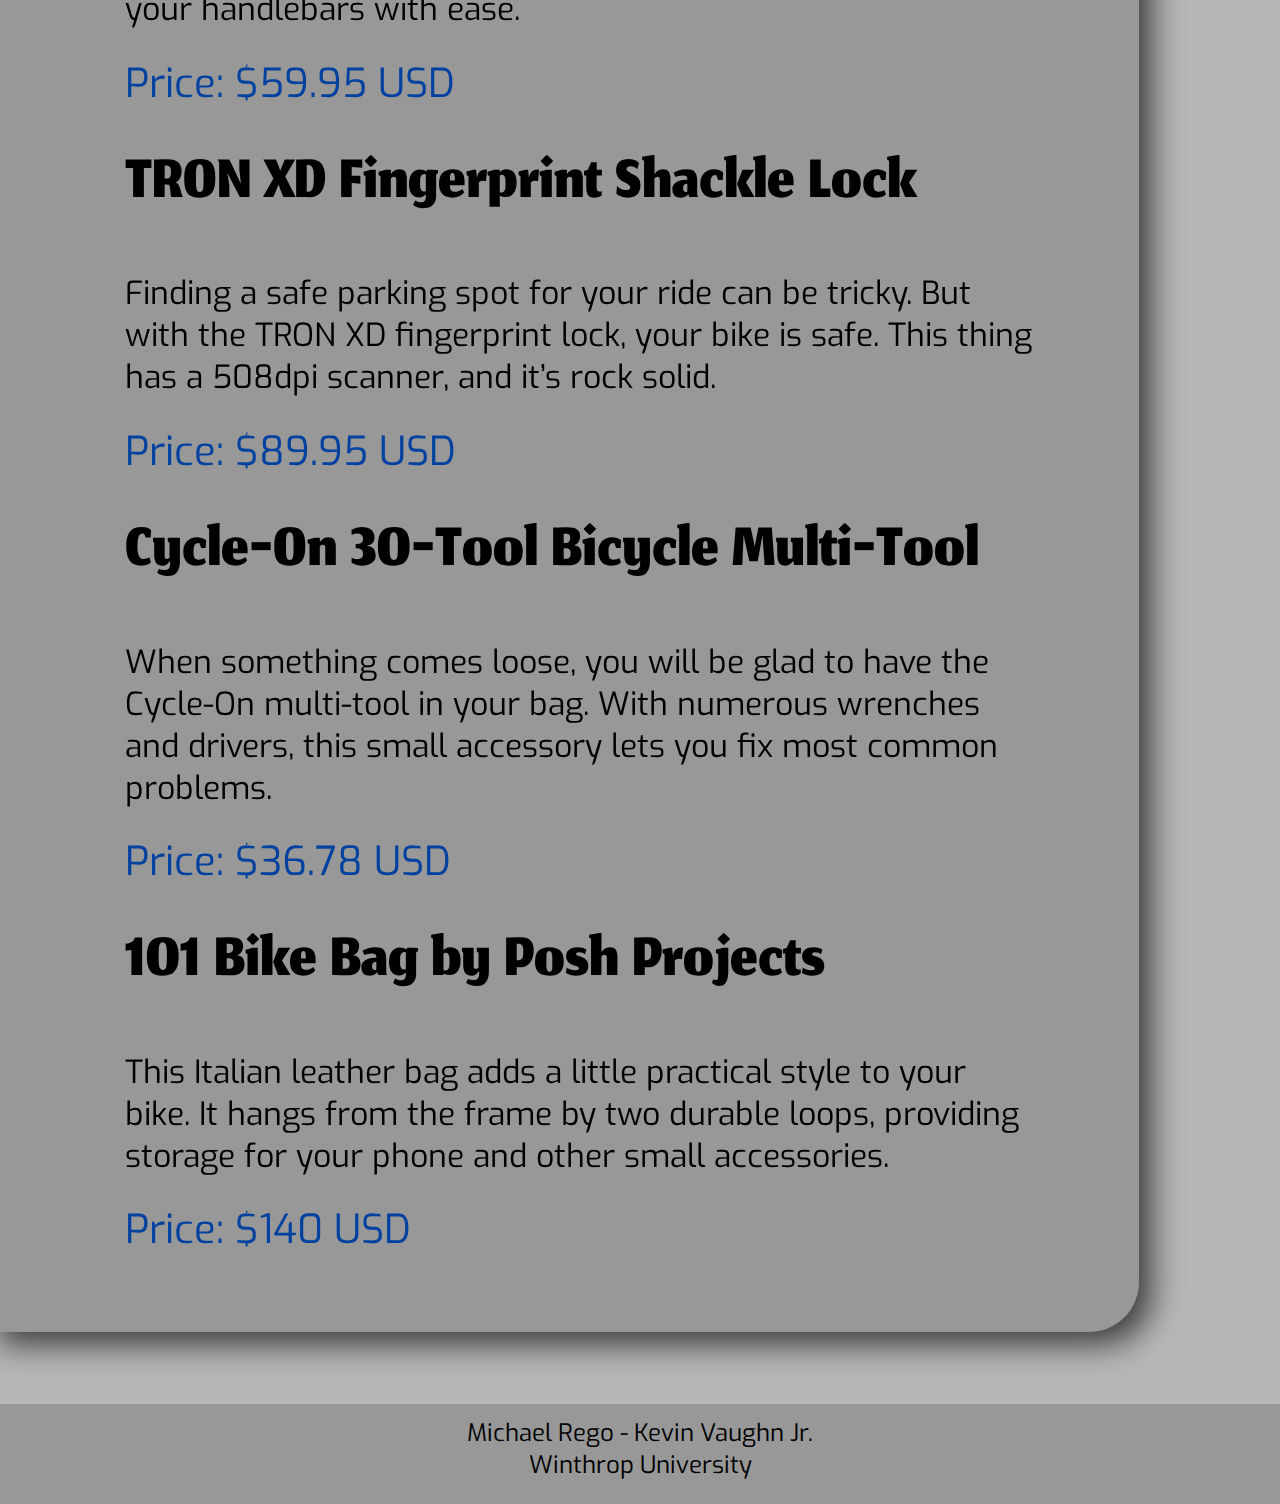
==== commit 6dabbdde: "Wizardry happened here. Among other things, I did the shop wizardry and implemented a skeleton of th" ====
--- a/article1.html
+++ b/article1.html
@@ -14,27 +14,32 @@
 </head>
 
 <body>
-    <div id="navBar">
+         <div class="navBar">
         <h1 id="regularCriterium">Criterium</h1>
         <div id="headerLinks">
             <ul id="navBarLinks">
-                <br>
-                <a class="actualNavLinks" href="index.html">
+                <a class="actualNavLinks" href="./index.html">
                     <li class="navButtons">HOME</li>
                 </a>
-                <a class="actualNavLinks" href="#">
+                <a class="actualNavLinks" href="./tech.html">
                     <li class="navButtons">TECH</li>
                 </a>
-                <a class="actualNavLinks" href="#">
+                <a class="actualNavLinks" href="./shop.html">
                     <li class="navButtons">SHOP</li>
                 </a>
-                <a class="actualNavLinks" href="news.html">
+                <a class="actualNavLinks" href="./news.html">
                     <li class="navButtons">NEWS</li>
                 </a>
-                <a class="actualNavLinks" href="Dictionary.html">
+                <a class="actualNavLinks" href="./Dictionary.html">
                     <li class="navButtons">DICTIONARY</li>
                 </a>
             </ul>
+        </div>
+        <div id="cartplace">
+            <img src="./imgs/gray.png">
+            <div id="carts">
+                
+            </div>
         </div>
     </div>
     <div id="navSpacer">
--- a/css/articles.css
+++ b/css/articles.css
@@ -8,7 +8,7 @@
     background-color: #B7B7B7;
 }
 
-.navBar {
+#navBar {
 
     background-color:#006CBB;
     height:250px;
@@ -68,6 +68,28 @@
     height:50px;
 }
 
+#cartplace{
+    width: 4%;
+}
+
+#cartplace img{
+    position: absolute;
+    z-index: 1;
+    width: 6rem
+}
+
+#carts{
+    position: absolute;
+    left:4%;
+    z-index: 3;
+    background-color: red;
+    width: 40px;
+    height: 30px;
+    padding-top: 10px;
+    text-align: center;
+    border-radius: 100%;
+}
+
 #headerContainer {
     z-index:0;
     width:100%;
@@ -78,19 +100,6 @@
 }
 
 
-
-#overImgCriterium {
-    z-index:3;
-    margin-top:-20%;
-    margin-left:10%;
-    font-size:13rem;
-    color:white;
-    font-family: 'Racing Sans One', cursive;
-    filter: drop-shadow(-1rem 1rem 1rem rgb(0, 0, 0));
-    position:absolute;
-    transition:0.5s;
-
-}
 
 #regularCriterium {
     z-index:3;
@@ -211,6 +220,14 @@
     margin-top:-5%;
 }
 
+.article2Info {
+    font-size:2rem;
+    font-family: 'Exo', sans-serif;
+    margin-left:12%;
+    padding-right:100px;
+
+}
+
 .article1Prices {
     font-size:2.5rem;
     font-family: 'Exo', sans-serif;
@@ -251,4 +268,92 @@
     margin-left:12%;
     padding-right:100px;
     margin-top:-5%;
-}+
+    
+}
+
+.article3Headings {
+    font-family: 'Jomhuria', cursive;
+    margin-left:12%;
+    font-size:6rem;
+    margin-top:5%;
+    margin-bottom:0;
+    width:80%;
+    line-height: 80%;
+}
+
+.article3Info {
+    font-size:2rem;
+    font-family: 'Exo', sans-serif;
+    margin-left:12%;
+    padding-right:100px;
+
+}
+
+
+
+
+
+
+
+
+
+
+/* windows */
+@media only screen and (max-width: 1949px) {
+
+    #regularCriterium {
+        z-index:3;
+        font-size:8.5rem;
+        margin-left: 3%;
+        margin-top:1%;
+        color:white;
+        font-family: 'Racing Sans One', cursive;
+        filter: drop-shadow(-1rem 1rem 1rem rgb(0, 0, 0));
+        position:absolute;
+        transition:0.5s;
+    }
+    
+    #headerLinks {
+        text-align:center;
+        padding-top:4.5%;
+        margin-left:32%;
+        transition: 0.5s;
+    }
+
+
+    #headerImg {
+        z-index:1;
+        margin-right:15%;
+        width:50%;
+    }
+    
+    .article1Headings {
+        font-family: 'Jomhuria', cursive;
+        margin-left:12%;
+        font-size:6rem;
+        margin-top:-1%;
+    }
+
+
+    
+}
+
+
+/* tablet */
+@media only screen and (max-width: 1255px) {
+
+
+
+}
+
+
+
+
+/* phone */ 
+@media only screen and (max-width: 700px) {
+    body {
+        background-color:green;
+    }
+}
+
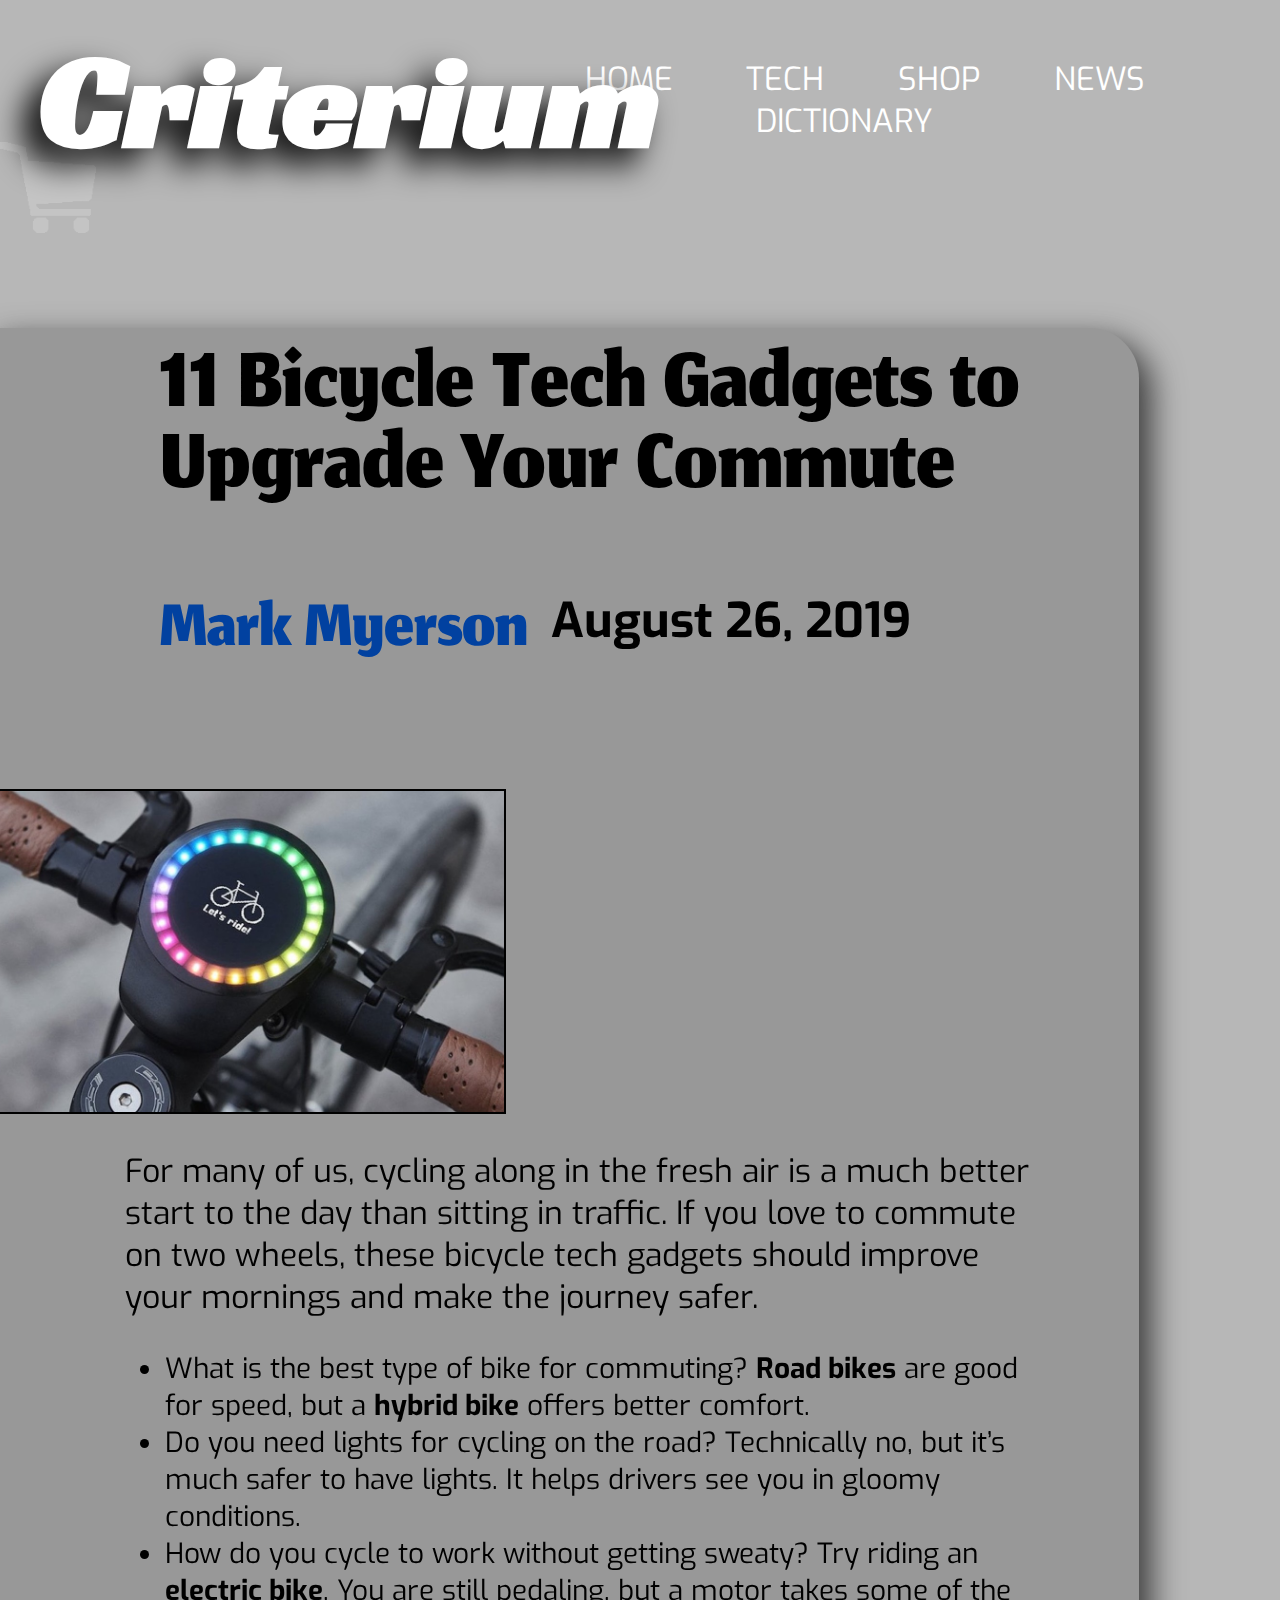
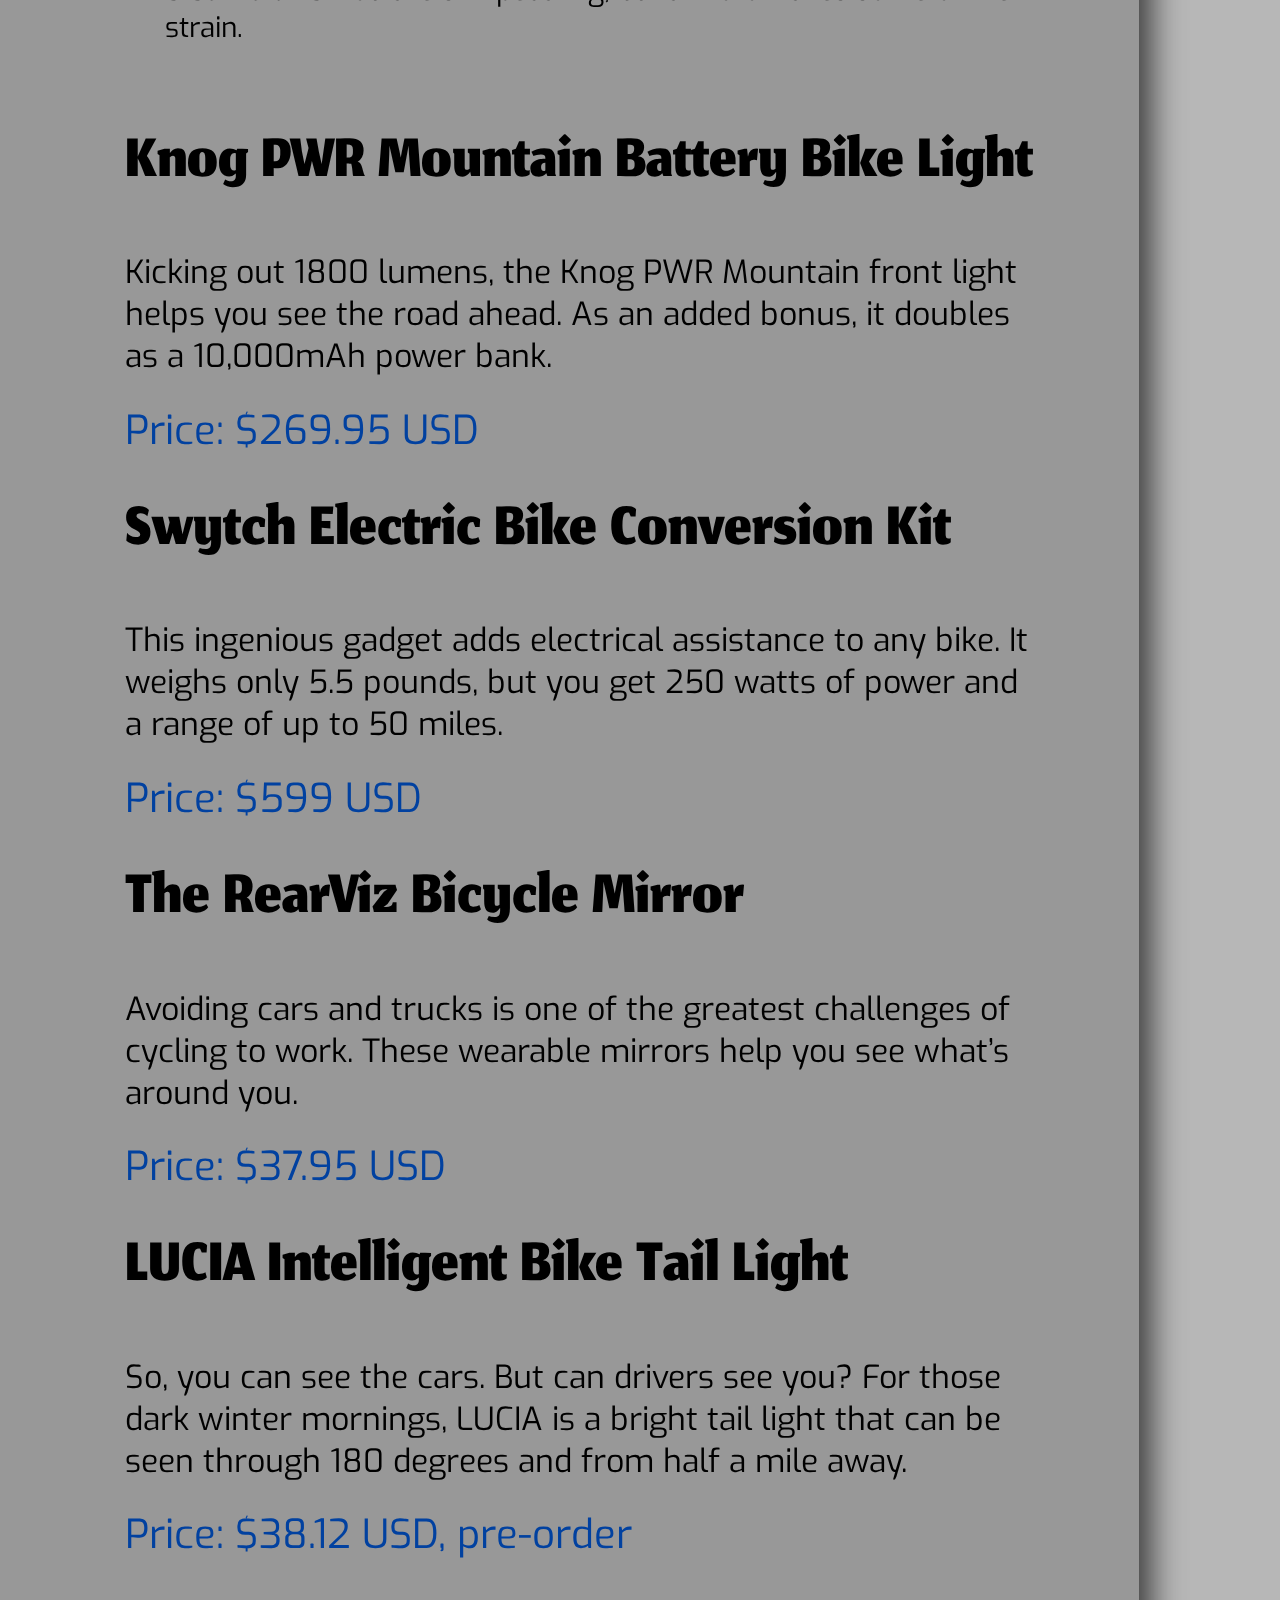
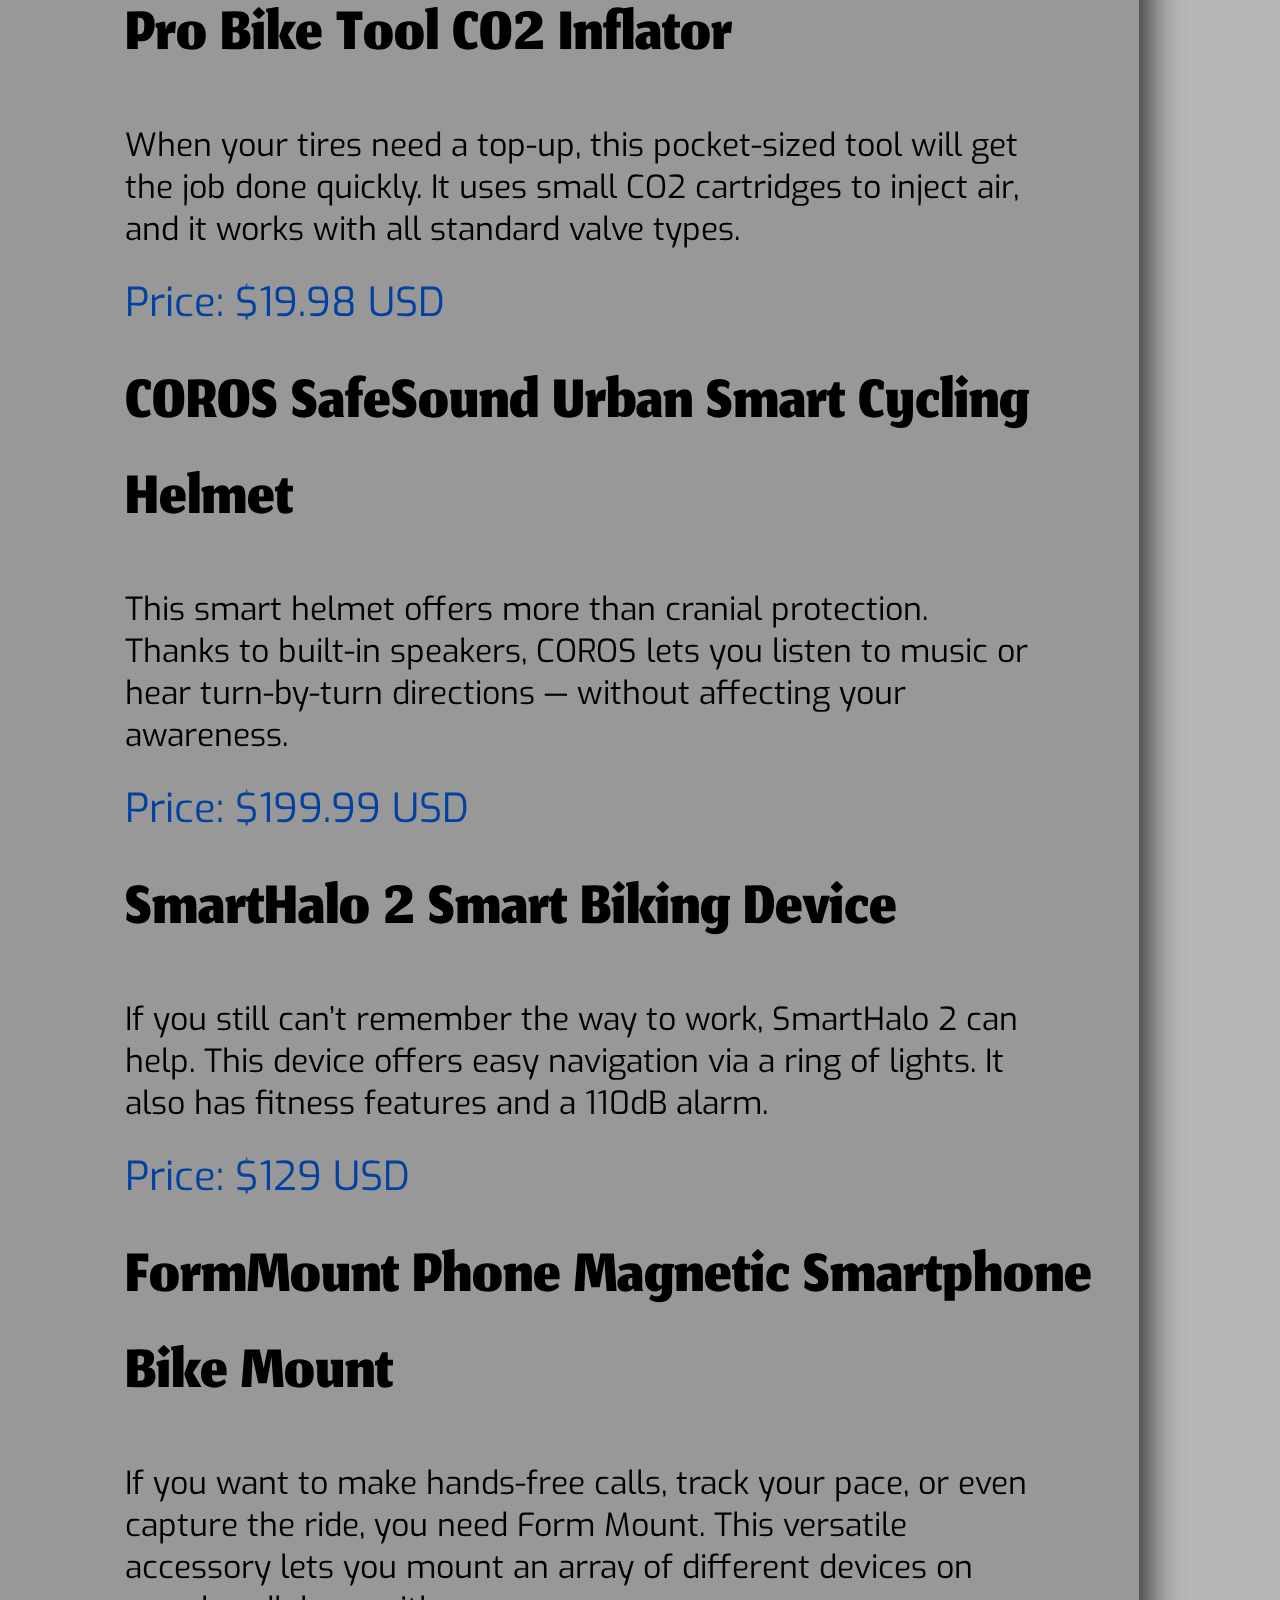
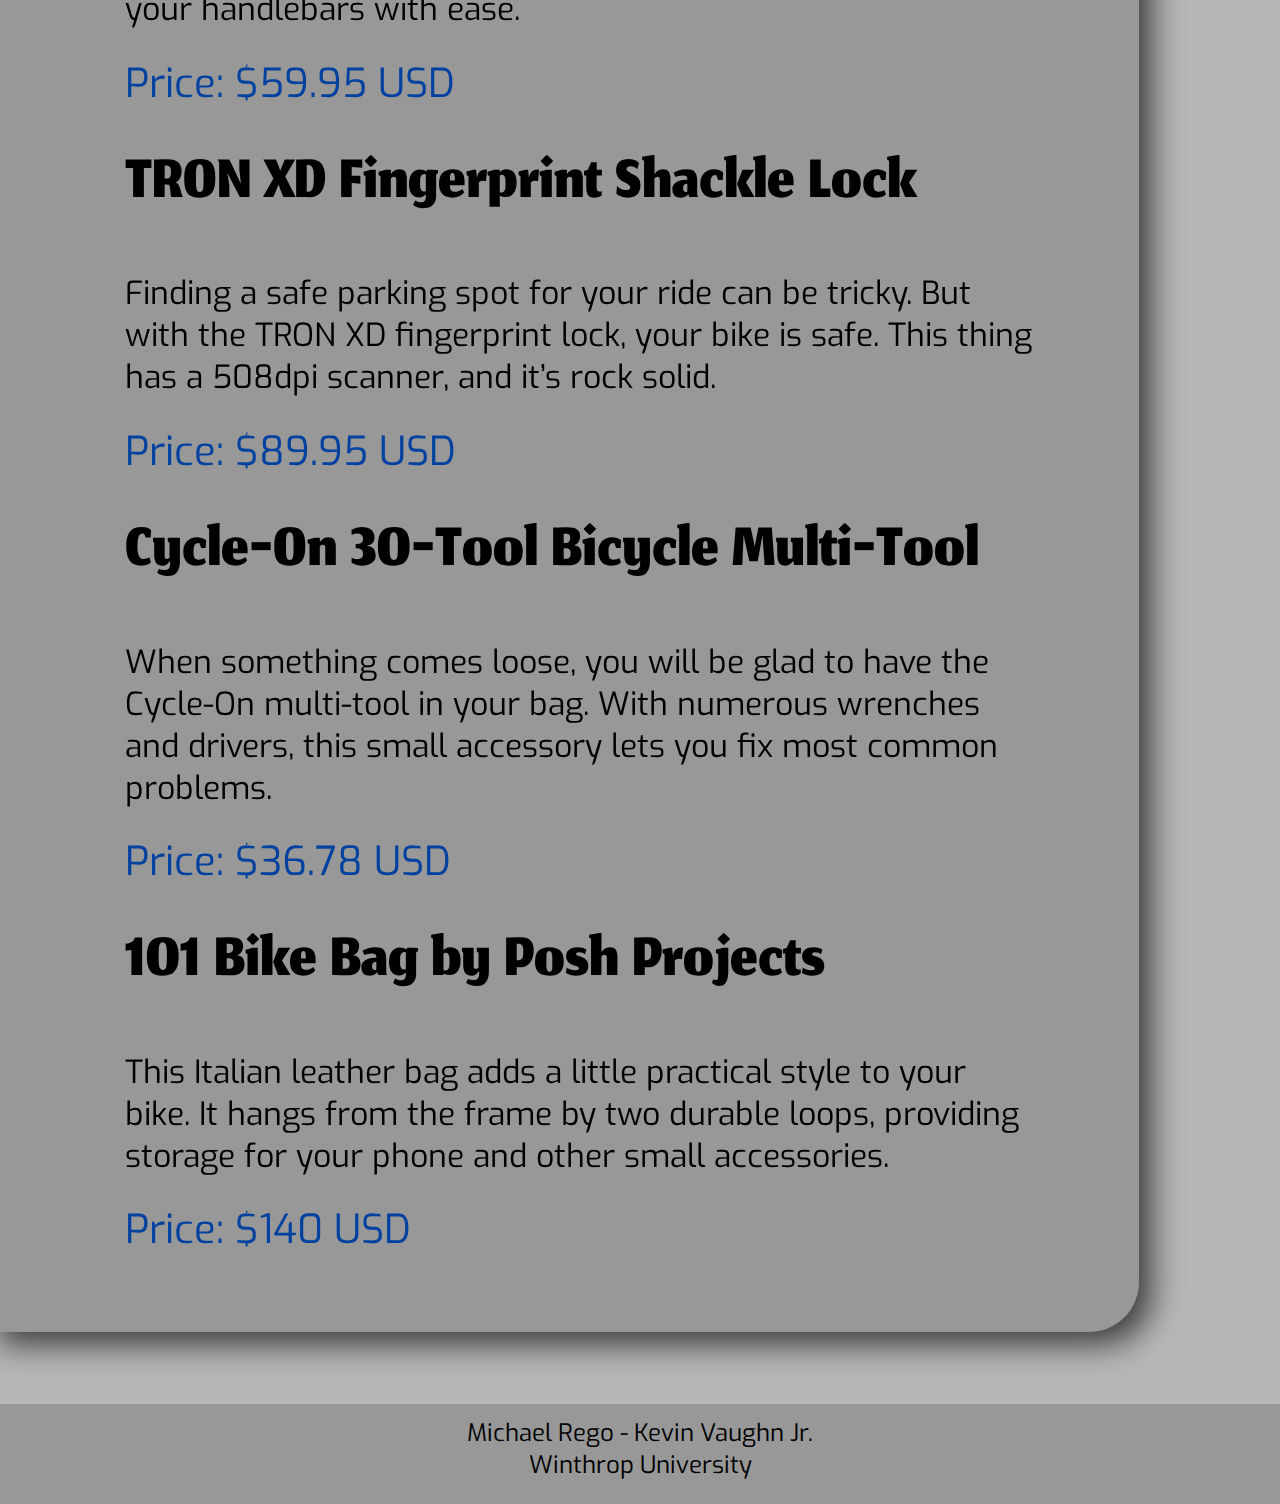
==== commit 7d71910f: "finishing up the checkout place" ====
--- a/article1.html
+++ b/article1.html
@@ -6,7 +6,8 @@
     <meta http-equiv="X-UA-Compatible" content="IE=edge">
     <meta name="viewport" content="width=device-width, initial-scale=1.0">
     <link rel="stylesheet" href="css/articles.css">
-    <link rel="preconnect" href="https://fonts.googleapis.com">
+<link rel="stylesheet" href="./css/cart.css">    
+<link rel="preconnect" href="https://fonts.googleapis.com">
     <link rel="preconnect" href="https://fonts.gstatic.com" crossorigin>
     <link href="https://fonts.googleapis.com/css2?family=Exo&family=Jomhuria&family=Racing+Sans+One&display=swap"
         rel="stylesheet">
@@ -36,7 +37,7 @@
             </ul>
         </div>
         <div id="cartplace">
-            <img src="./imgs/gray.png">
+            <a href="cart.html"><img src="./imgs/gray.png"></a>
             <div id="carts">
                 
             </div>
@@ -115,6 +116,7 @@
     </div>
 
 
+<script src="./scripts/cart.js"></script>
 </body>
 
 </html>--- a/css/articles.css
+++ b/css/articles.css
@@ -68,27 +68,6 @@
     height:50px;
 }
 
-#cartplace{
-    width: 4%;
-}
-
-#cartplace img{
-    position: absolute;
-    z-index: 1;
-    width: 6rem
-}
-
-#carts{
-    position: absolute;
-    left:4%;
-    z-index: 3;
-    background-color: red;
-    width: 40px;
-    height: 30px;
-    padding-top: 10px;
-    text-align: center;
-    border-radius: 100%;
-}
 
 #headerContainer {
     z-index:0;
--- a/css/cart.css
+++ b/css/cart.css
@@ -0,0 +1,22 @@
+#cartplace{
+    width: 4%;
+}
+
+#cartplace img{
+    position: absolute;
+    z-index: 1;
+    width: 6rem
+}
+
+#carts{
+    position: absolute;
+    left:4%;
+    z-index: 3;
+    background-color: red;
+    width: 40px;
+    height: 30px;
+    padding-top: 10px;
+    text-align: center;
+    border-radius: 100%;
+    color: white;
+}